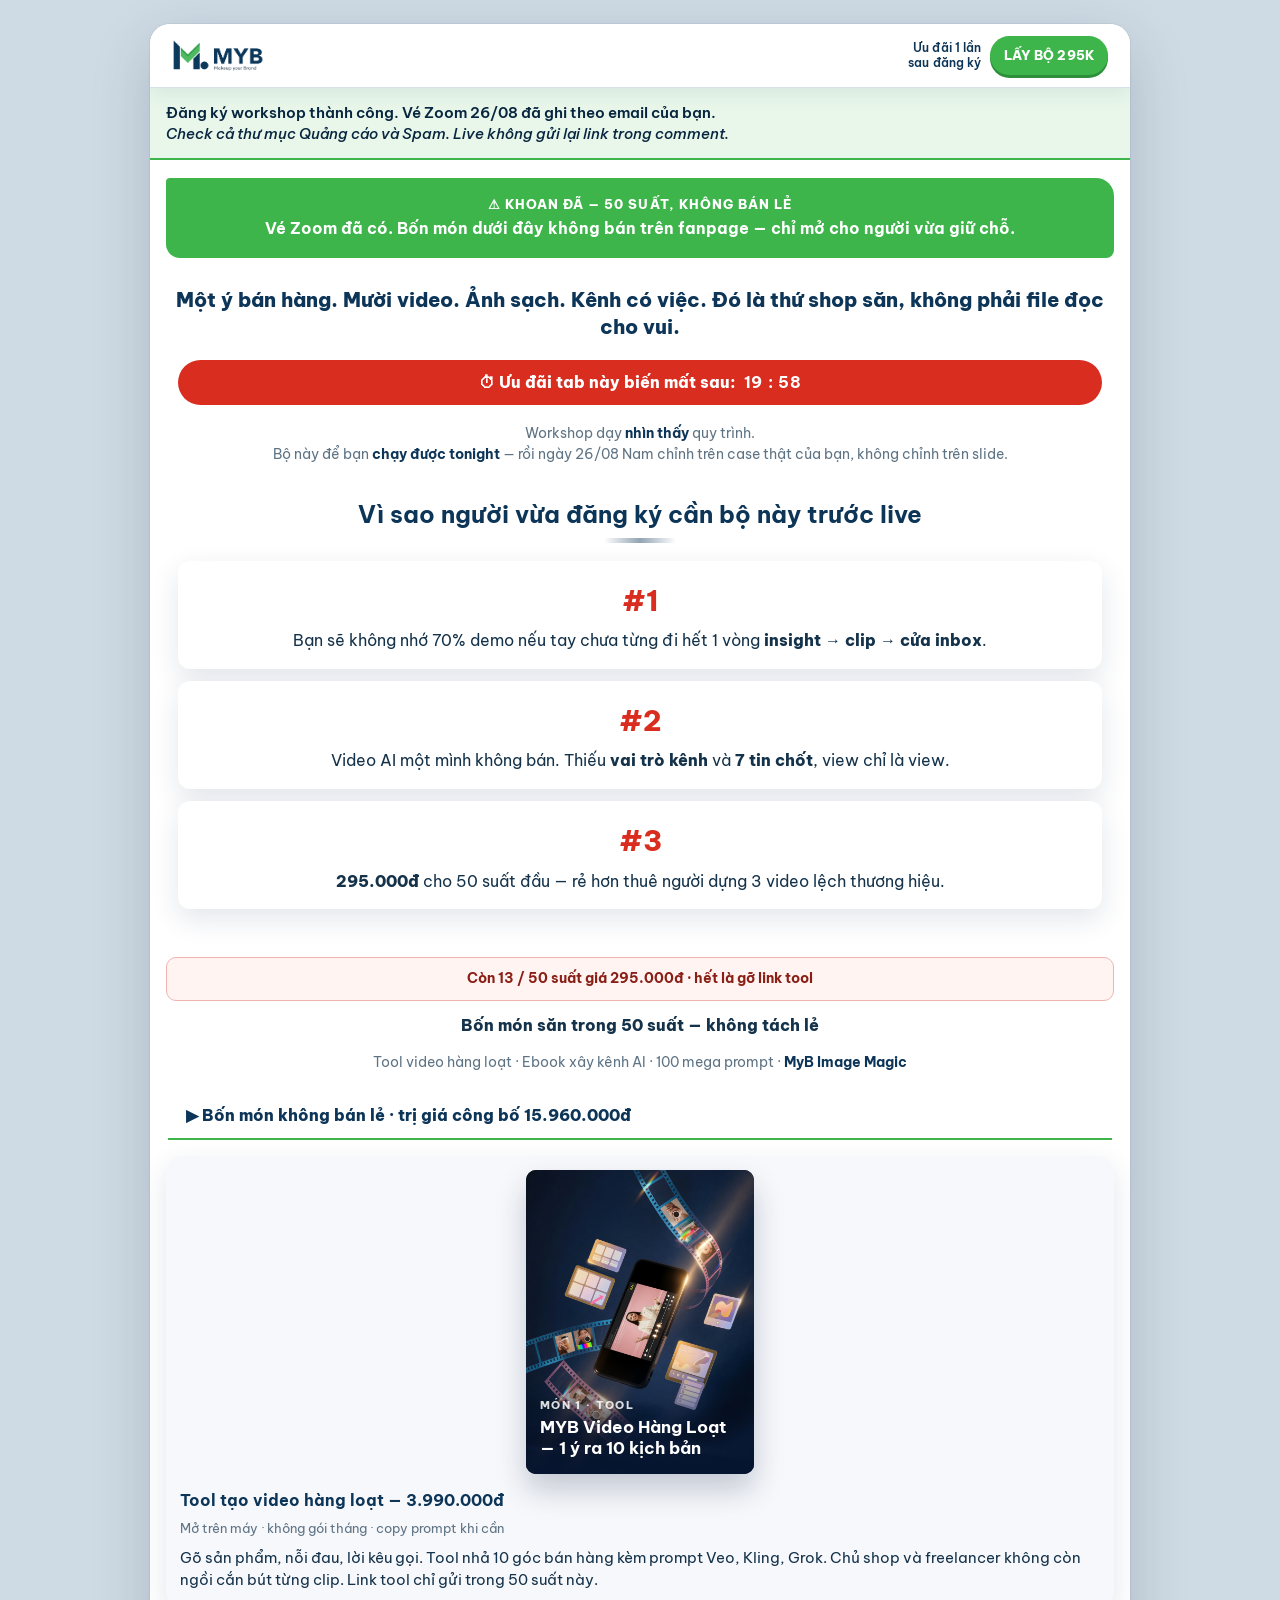
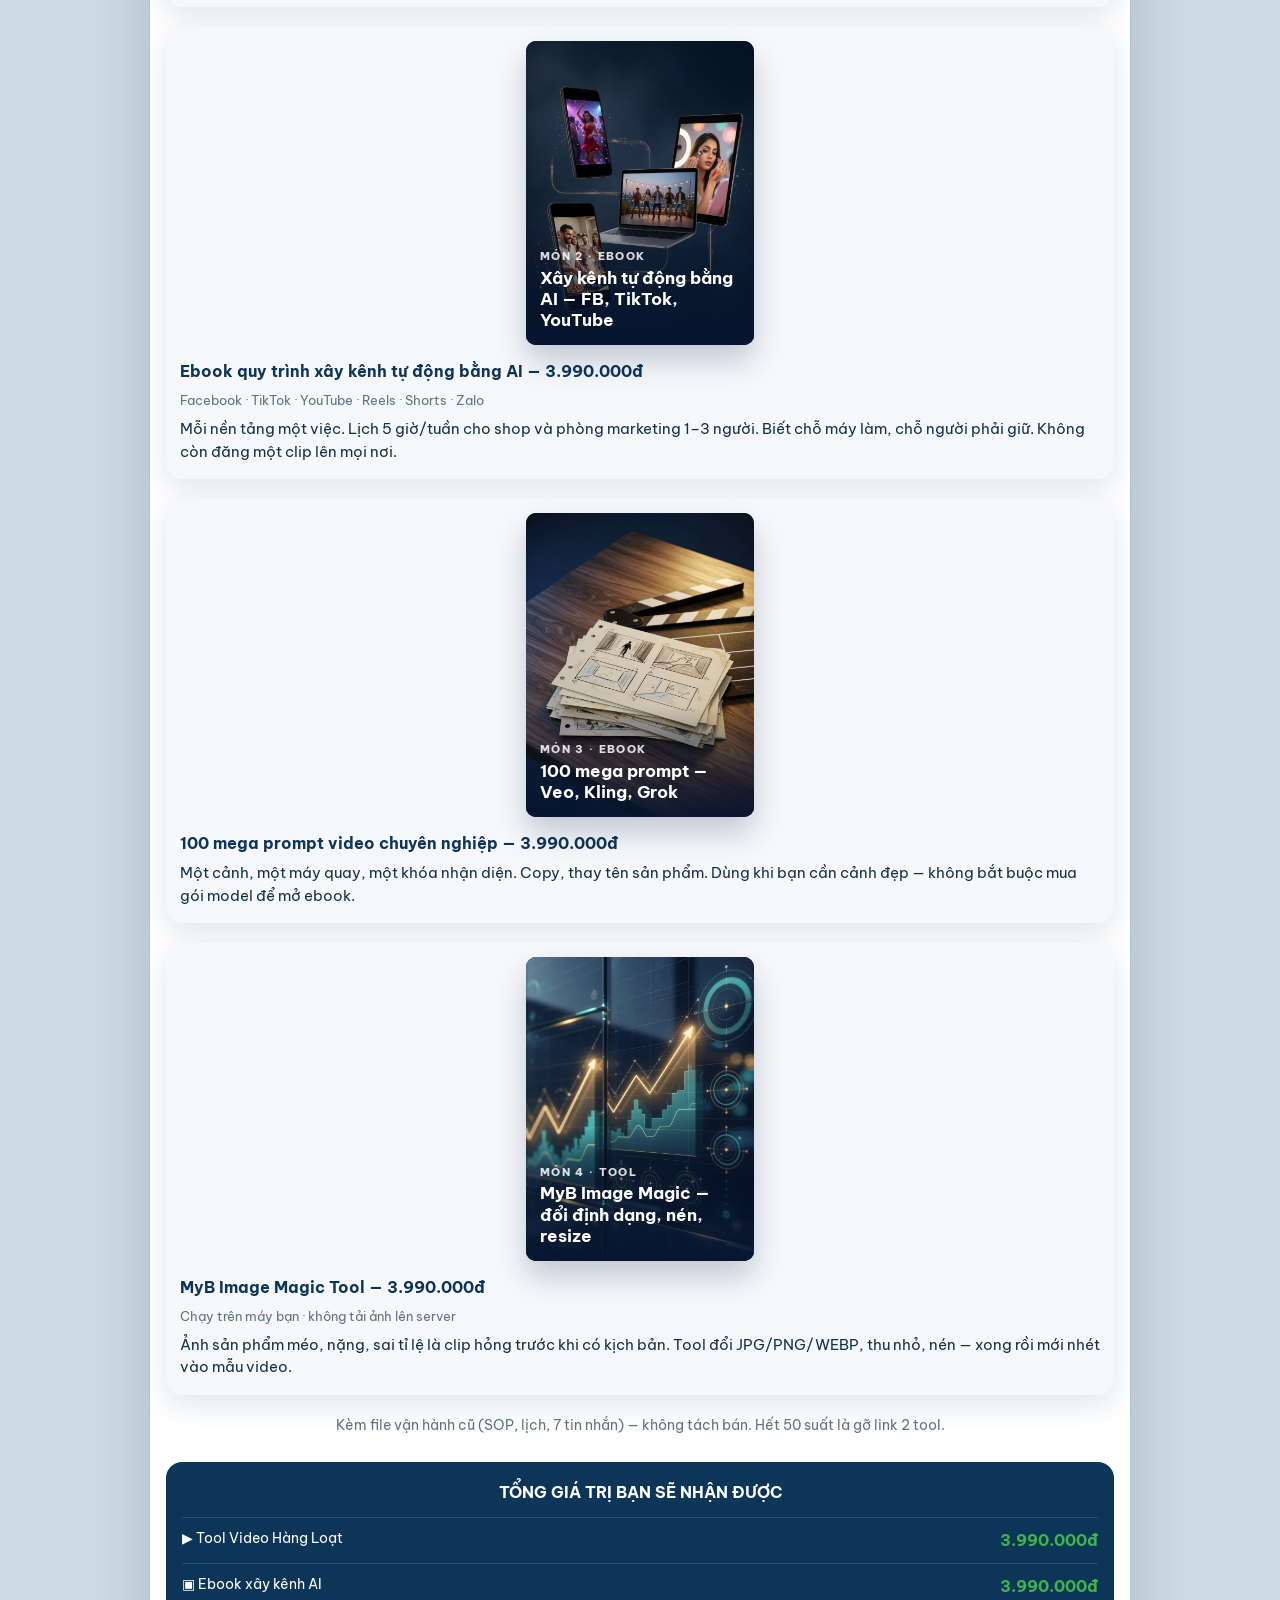
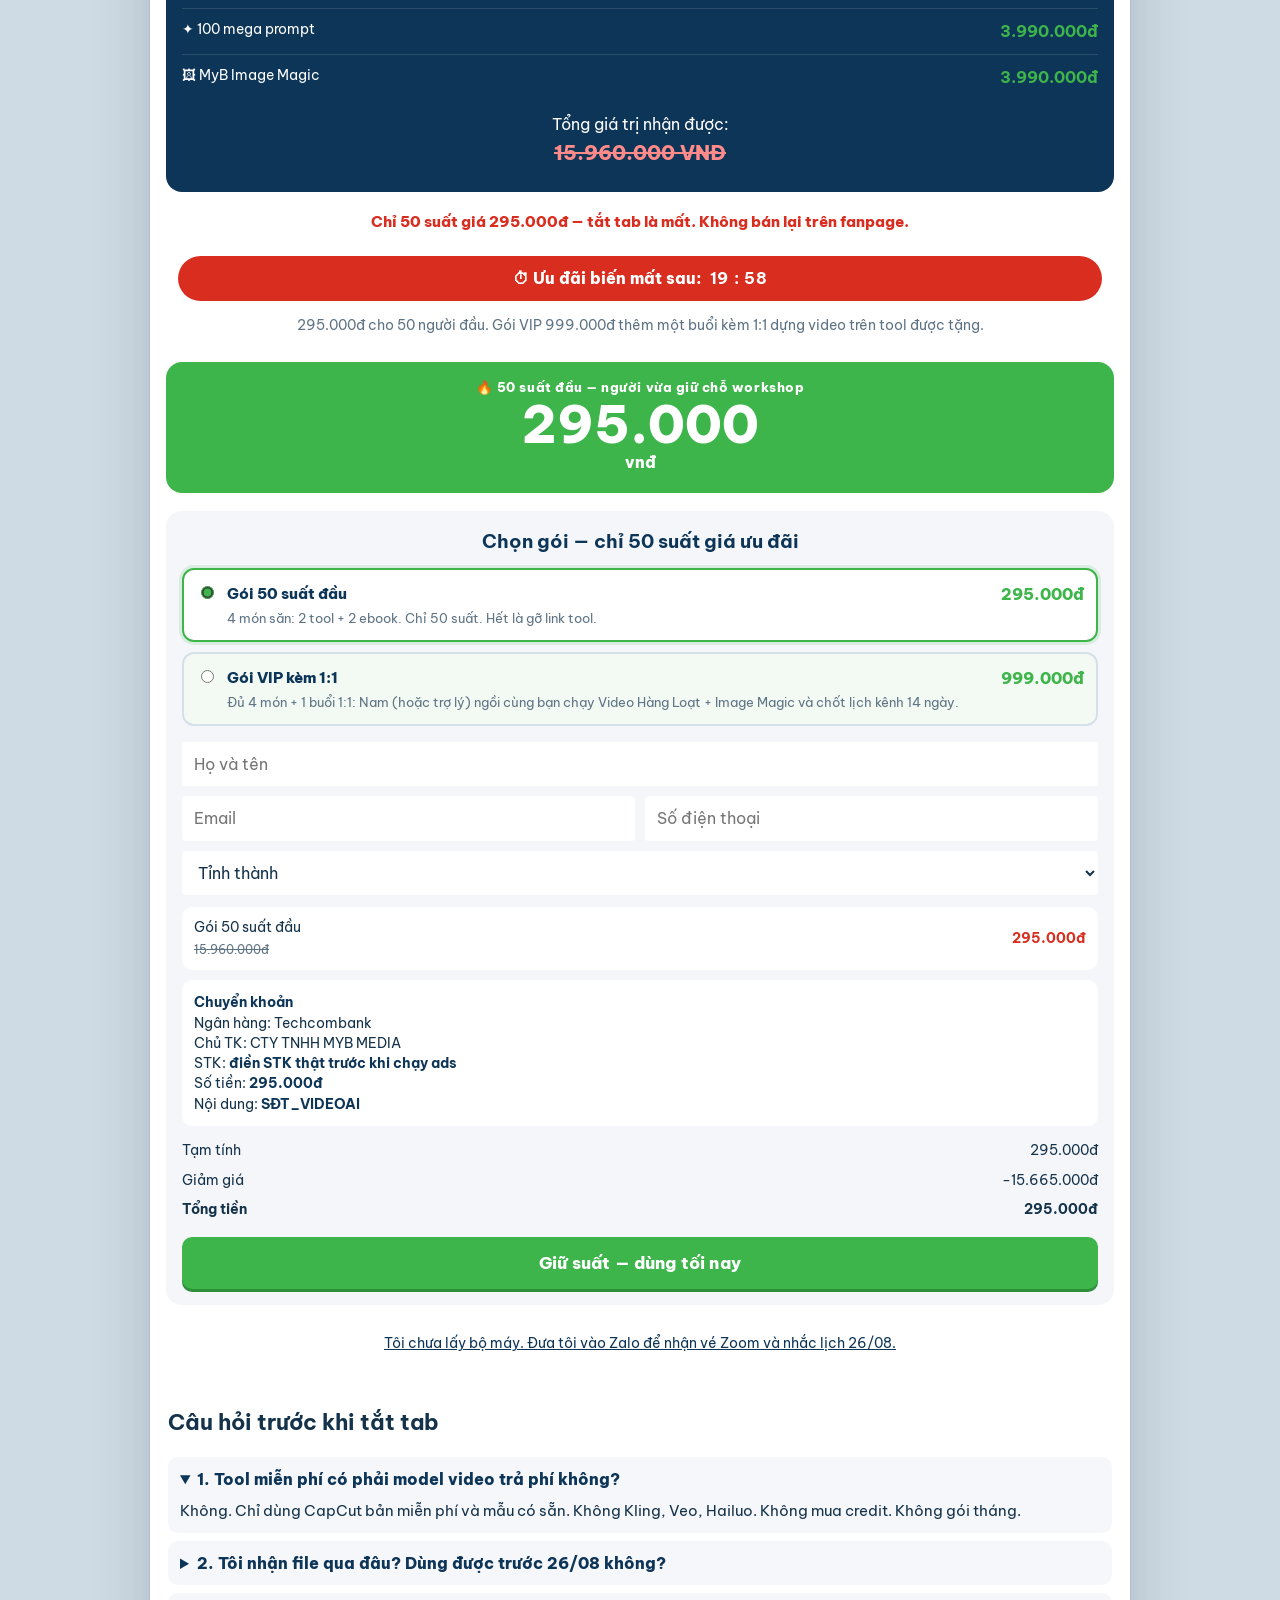
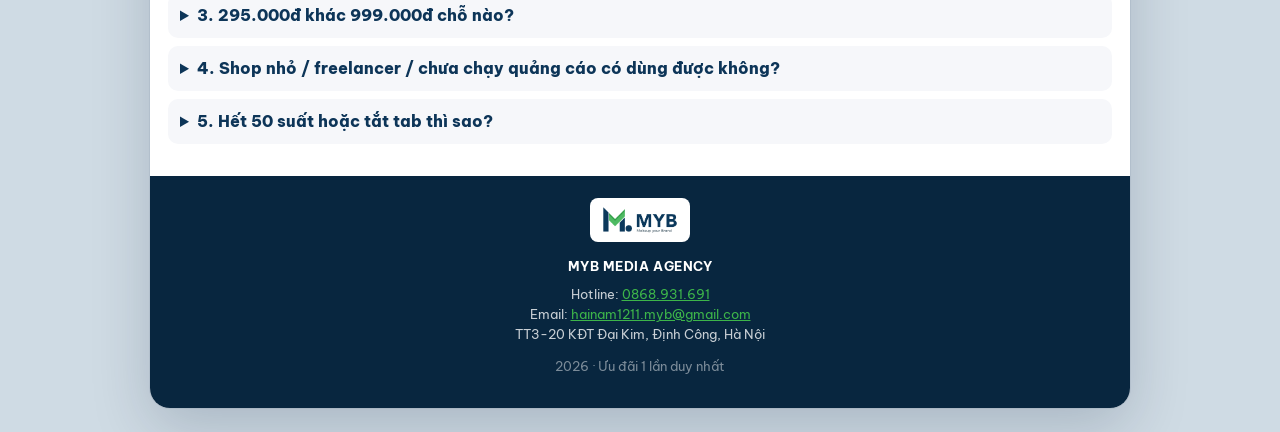
==== uu-dai.html @ 50f76236 "feat: landing workshop Video AI MYB và trang ưu đãi 4 món quà Phễu đăng ký Zoom 26/08, OTO 295k/VIP " ====
<!DOCTYPE html>
<html lang="vi">
<head>
  <meta charset="UTF-8" />
  <meta name="viewport" content="width=device-width, initial-scale=1, viewport-fit=cover" />
  <title>Ưu đãi 1 lần — Bộ máy 4 lớp Video AI</title>
  <meta name="robots" content="noindex" />
  <link rel="preconnect" href="https://fonts.googleapis.com" />
  <link rel="preconnect" href="https://fonts.gstatic.com" crossorigin />
  <link href="https://fonts.googleapis.com/css2?family=Be+Vietnam+Pro:ital,wght@0,400;0,600;0,700;0,800;1,400;1,600&display=swap" rel="stylesheet" />
  <link rel="icon" href="assets/favicon-32.png" type="image/png" sizes="32x32" />
  <link rel="icon" href="assets/favicon-192.png" type="image/png" sizes="192x192" />
  <link rel="apple-touch-icon" href="assets/apple-touch-icon.png" />
  <link rel="stylesheet" href="css/styles.css" />
</head>
<body>
  <div class="page">
    <header class="sticky">
      <a class="logo" href="index.html">
        <img src="assets/logo-myb.png" alt="MYB Media — Makeup your Brand" width="186" height="68" />
      </a>
      <div class="topbar-meta">
        <div class="sticky-time">Ưu đãi 1 lần<br />sau đăng ký</div>
        <a class="btn btn-cta" href="#chot">LẤY BỘ 295K</a>
      </div>
    </header>
    <div class="ok-banner">
      Đăng ký workshop thành công. Vé Zoom 26/08 đã ghi theo email của bạn.<br />
      <em>Check cả thư mục Quảng cáo và Spam. Live không gửi lại link trong comment.</em>
    </div>

    <div class="brush">
      <small>⚠ KHOAN ĐÃ — 50 SUẤT, KHÔNG BÁN LẺ</small>
      <strong>Vé Zoom đã có. Bốn món dưới đây không bán trên fanpage — chỉ mở cho người vừa giữ chỗ.</strong>
    </div>

    <p class="oto-lead">Một ý bán hàng. Mười video. Ảnh sạch. Kênh có việc. Đó là thứ shop săn, không phải file đọc cho vui.</p>

    <div class="timer-pill">
      ⏱ Ưu đãi tab này biến mất sau:
      <b data-oto-count>20 : 00</b>
    </div>

    <p class="chip-line" style="padding-top:4px">
      Workshop dạy <b>nhìn thấy</b> quy trình.<br />
      Bộ này để bạn <b>chạy được tonight</b> — rồi ngày 26/08 Nam chỉnh trên case thật của bạn, không chỉnh trên slide.
    </p>

    <section class="section" style="padding-top:8px">
      <h2>Vì sao người vừa đăng ký cần bộ này trước live</h2>
      <div class="underline"></div>
      <article class="benefit">
        <div class="num">#1</div>
        <p>Bạn sẽ không nhớ 70% demo nếu tay chưa từng đi hết 1 vòng <b>insight → clip → cửa inbox</b>.</p>
      </article>
      <article class="benefit">
        <div class="num">#2</div>
        <p>Video AI một mình không bán. Thiếu <b>vai trò kênh</b> và <b>7 tin chốt</b>, view chỉ là view.</p>
      </article>
      <article class="benefit">
        <div class="num">#3</div>
        <p><b>295.000đ</b> cho 50 suất đầu — rẻ hơn thuê người dựng 3 video lệch thương hiệu.</p>
      </article>
    </section>

    <p class="stock">Còn <b data-left>13</b> / 50 suất giá 295.000đ · hết là gỡ link tool</p>

    <p class="help-you">Bốn món săn trong 50 suất — không tách lẻ</p>
    <p class="chip-line">
      Tool video hàng loạt ·
      Ebook xây kênh AI ·
      100 mega prompt ·
      <b>MyB Image Magic</b>
    </p>

    <div class="block-title">▶ Bốn món không bán lẻ · trị giá công bố 15.960.000đ</div>

    <article class="product">
      <figure class="mock">
        <img src="assets/gift-tool.jpg" alt="Tool tạo video hàng loạt" />
        <figcaption><span>Món 1 · Tool</span><b>MYB Video Hàng Loạt — 1 ý ra 10 kịch bản</b></figcaption>
      </figure>
      <h3>Tool tạo video hàng loạt — 3.990.000đ</h3>
      <p class="meta-p">Mở trên máy · không gói tháng · copy prompt khi cần</p>
      <p>Gõ sản phẩm, nỗi đau, lời kêu gọi. Tool nhả 10 góc bán hàng kèm prompt Veo, Kling, Grok. Chủ shop và freelancer không còn ngồi cắn bút từng clip. Link tool chỉ gửi trong 50 suất này.</p>
    </article>

    <article class="product">
      <figure class="mock">
        <img src="assets/gift-channel.jpg" alt="Ebook xây kênh tự động bằng AI" />
        <figcaption><span>Món 2 · Ebook</span><b>Xây kênh tự động bằng AI — FB, TikTok, YouTube</b></figcaption>
      </figure>
      <h3>Ebook quy trình xây kênh tự động bằng AI — 3.990.000đ</h3>
      <p class="meta-p">Facebook · TikTok · YouTube · Reels · Shorts · Zalo</p>
      <p>Mỗi nền tảng một việc. Lịch 5 giờ/tuần cho shop và phòng marketing 1–3 người. Biết chỗ máy làm, chỗ người phải giữ. Không còn đăng một clip lên mọi nơi.</p>
    </article>

    <article class="product">
      <figure class="mock">
        <img src="assets/gift-prompt.jpg" alt="100 mega prompt Veo Kling Grok" />
        <figcaption><span>Món 3 · Ebook</span><b>100 mega prompt — Veo, Kling, Grok</b></figcaption>
      </figure>
      <h3>100 mega prompt video chuyên nghiệp — 3.990.000đ</h3>
      <p>Một cảnh, một máy quay, một khóa nhận diện. Copy, thay tên sản phẩm. Dùng khi bạn cần cảnh đẹp — không bắt buộc mua gói model để mở ebook.</p>
    </article>

    <article class="product">
      <figure class="mock">
        <img src="assets/gift-ads.jpg" alt="MyB Image Magic Tool" />
        <figcaption><span>Món 4 · Tool</span><b>MyB Image Magic — đổi định dạng, nén, resize</b></figcaption>
      </figure>
      <h3>MyB Image Magic Tool — 3.990.000đ</h3>
      <p class="meta-p">Chạy trên máy bạn · không tải ảnh lên server</p>
      <p>Ảnh sản phẩm méo, nặng, sai tỉ lệ là clip hỏng trước khi có kịch bản. Tool đổi JPG/PNG/WEBP, thu nhỏ, nén — xong rồi mới nhét vào mẫu video.</p>
    </article>

    <p class="chip-line">Kèm file vận hành cũ (SOP, lịch, 7 tin nhắn) — không tách bán. Hết 50 suất là gỡ link 2 tool.</p>

    <div class="stack">
      <h3>TỔNG GIÁ TRỊ BẠN SẼ NHẬN ĐƯỢC</h3>
      <div class="stack-row"><span>▶ Tool Video Hàng Loạt</span><b>3.990.000đ</b></div>
      <div class="stack-row"><span>▣ Ebook xây kênh AI</span><b>3.990.000đ</b></div>
      <div class="stack-row"><span>✦ 100 mega prompt</span><b>3.990.000đ</b></div>
      <div class="stack-row"><span>🖼 MyB Image Magic</span><b>3.990.000đ</b></div>
      <div class="stack-total">
        Tổng giá trị nhận được:<br />
        <span class="old">15.960.000 VNĐ</span>
      </div>
    </div>

    <p class="warn-once">Chỉ 50 suất giá 295.000đ — tắt tab là mất. Không bán lại trên fanpage.</p>

    <div class="timer-pill">
      ⏱ Ưu đãi biến mất sau:
      <b data-oto-count>20 : 00</b>
    </div>

    <p class="chip-line">295.000đ cho 50 người đầu. Gói VIP 999.000đ thêm một buổi kèm 1:1 dựng video trên tool được tặng.</p>

    <div class="deal">
      <small>🔥 50 suất đầu — người vừa giữ chỗ workshop</small>
      <div class="num">295.000</div>
      <span class="unit">vnđ</span>
    </div>

    <div class="success-box" data-success hidden>
      <h3>Đã ghi nhận đơn</h3>
      <p>Chuyển khoản đúng số gói bạn chọn, nội dung: <b>SĐT_VIDEOAI</b>. Tải tài liệu ngay bên dưới — bắt đầu file <b>00</b> rồi <b>01</b> tối nay.</p>
      <ol class="downloads">
        <li><a href="tools/video-hang-loat.html">Mở tool MYB Video Hàng Loạt</a></li>
        <li><a href="tools/image-magic.html">Mở MyB Image Magic Tool</a></li>
        <li><a href="qua-tang/ebook-xay-kenh-tu-dong-ai.md" download>Ebook: Xây kênh tự động bằng AI</a></li>
        <li><a href="qua-tang/ebook-100-mega-prompt.md" download>Ebook: 100 mega prompt Veo / Kling / Grok</a></li>
        <li><a href="qua-tang/README.md" download>README — thứ tự dùng</a></li>
        <li><a href="qua-tang/00-3-sai-lam-video-ai.md" download>00. 3 sai lầm thường gặp</a></li>
        <li><a href="qua-tang/01-tool-video-ai-mien-phi.md" download>01. Mẫu CapCut miễn phí</a></li>
        <li><a href="qua-tang/01-he-prompt-video-ai.md" download>01b. Hệ prompt giữ thương hiệu</a></li>
        <li><a href="qua-tang/02-sop-10-phut.md" download>02. SOP 10 phút</a></li>
        <li><a href="qua-tang/03-template-kich-ban.md" download>03. 12 khuôn + cửa bán</a></li>
        <li><a href="qua-tang/04-he-kenh-truyen-thong.md" download>04. Hệ kênh truyền thông</a></li>
        <li><a href="qua-tang/05-marketing-content-ads.md" download>05. Content → Ads</a></li>
        <li><a href="qua-tang/06-ban-hang-tu-dong-ai.md" download>06. Bán hàng tự động bằng AI</a></li>
        <li><a href="qua-tang/07-file-quan-tri.csv" download>07. File quản trị 14 ngày</a></li>
        <li><a href="qua-tang/08-lo-trinh-14-ngay.md" download>08. Lộ trình 14 ngày</a></li>
        <li><a href="qua-tang/bonus-a-10-hook.md" download>Bonus A. 10 hook / 1 offer</a></li>
        <li><a href="qua-tang/bonus-b-cover-hook.md" download>Bonus B. Cover 7 ngày</a></li>
        <li><a href="qua-tang/bonus-c-script-zalo.md" download>Bonus C. 7 tin Zalo</a></li>
      </ol>
      <p>Zalo xác nhận: <a href="https://zalo.me/0868931691">0868.931.691</a></p>
    </div>

    <form class="checkout" data-checkout id="chot">
      <h3>Chọn gói — chỉ 50 suất giá ưu đãi</h3>
      <div class="err" role="alert"></div>
      <div class="packs">
        <label class="pack is-on">
          <input type="radio" name="pack" value="295" checked />
          <span class="pack-name">Gói 50 suất đầu</span>
          <span class="pack-price">295.000đ</span>
          <span class="pack-desc">4 món săn: 2 tool + 2 ebook. Chỉ 50 suất. Hết là gỡ link tool.</span>
        </label>
        <label class="pack pack-vip">
          <input type="radio" name="pack" value="999" />
          <span class="pack-name">Gói VIP kèm 1:1</span>
          <span class="pack-price">999.000đ</span>
          <span class="pack-desc">Đủ 4 món + 1 buổi 1:1: Nam (hoặc trợ lý) ngồi cùng bạn chạy Video Hàng Loạt + Image Magic và chốt lịch kênh 14 ngày.</span>
        </label>
      </div>
      <div class="form-grid">
        <input class="field full" type="text" name="name" placeholder="Họ và tên" required autocomplete="name" />
        <input class="field" type="email" name="email" placeholder="Email" required autocomplete="email" />
        <input class="field" type="tel" name="phone" placeholder="Số điện thoại" required inputmode="tel" />
        <select class="field full" name="city" required>
          <option value="" selected disabled>Tỉnh thành</option>
          <option>Hà Nội</option>
          <option>Hồ Chí Minh</option>
          <option>Đà Nẵng</option>
          <option>Hải Phòng</option>
          <option>Cần Thơ</option>
          <option>Huế</option>
          <option>Khác</option>
        </select>
      </div>
      <div class="sku">
        <div>
          <span data-sku-name>Gói 50 suất đầu</span><br />
          <span class="cut">15.960.000đ</span>
        </div>
        <b data-sku-price>295.000đ</b>
      </div>
      <div class="paybox">
        <b>Chuyển khoản</b><br />
        Ngân hàng: Techcombank<br />
        Chủ TK: CTY TNHH MYB MEDIA<br />
        STK: <b>điền STK thật trước khi chạy ads</b><br />
        Số tiền: <b data-pay-amount>295.000đ</b><br />
        Nội dung: <b>SĐT_VIDEOAI</b>
      </div>
      <div class="totals">
        <div><span>Tạm tính</span><span data-pay-amount>295.000đ</span></div>
        <div><span>Giảm giá</span><span data-pay-off>−15.665.000đ</span></div>
        <div><b>Tổng tiền</b><b data-pay-amount>295.000đ</b></div>
      </div>
      <button class="btn btn-cta btn-wide" type="submit">Giữ suất — dùng tối nay</button>
    </form>

    <a class="exit-zalo" href="https://zalo.me/0868931691" target="_blank" rel="noreferrer">
      Tôi chưa lấy bộ máy. Đưa tôi vào Zalo để nhận vé Zoom và nhắc lịch 26/08.
    </a>

    <section class="faq">
      <h2>Câu hỏi trước khi tắt tab</h2>
      <details open>
        <summary>1. Tool miễn phí có phải model video trả phí không?</summary>
        <p>Không. Chỉ dùng CapCut bản miễn phí và mẫu có sẵn. Không Kling, Veo, Hailuo. Không mua credit. Không gói tháng.</p>
      </details>
      <details>
        <summary>2. Tôi nhận file qua đâu? Dùng được trước 26/08 không?</summary>
        <p>Bấm gửi đơn là tải ngay trên trang. MYB xác nhận chuyển khoản qua Zalo hoặc email. Làm trước buổi live — ngày 26/08 là chỉnh bài thật, không học từ đầu.</p>
      </details>
      <details>
        <summary>3. 295.000đ khác 999.000đ chỗ nào?</summary>
        <p>295.000đ: đủ tài liệu + 8 mẫu, dành 50 người đầu. 999.000đ: thêm một buổi hỗ trợ 1:1 dựng video trên tool được tặng và quy trình xây kênh tự động bằng AI.</p>
      </details>
      <details>
        <summary>4. Shop nhỏ / freelancer / chưa chạy quảng cáo có dùng được không?</summary>
        <p>Có. Bộ này viết cho chủ shop, quản lý SME, marketer và freelancer. Chưa chạy quảng cáo thì dùng lớp kênh và kịch bản nhắn tin trước.</p>
      </details>
      <details>
        <summary>5. Hết 50 suất hoặc tắt tab thì sao?</summary>
        <p>Hết suất 295.000đ hoặc tắt trang là mất giá này. Bạn vẫn vào workshop miễn phí — chỉ không giữ được bộ quà giá ưu đãi.</p>
      </details>
    </section>

    <footer class="footer">
      <a class="logo" href="https://mybmedia.vn" target="_blank" rel="noreferrer">
        <img src="assets/logo-myb.png" alt="MYB Media" width="168" height="62" />
      </a>
      <strong>MYB MEDIA AGENCY</strong>
      Hotline: <a href="tel:0868931691">0868.931.691</a><br />
      Email: <a href="mailto:hainam1211.myb@gmail.com">hainam1211.myb@gmail.com</a><br />
      TT3-20 KĐT Đại Kim, Định Công, Hà Nội
      <p style="margin:12px 0 0;opacity:.6">2026 · Ưu đãi 1 lần duy nhất</p>
    </footer>
  </div>
  <script src="js/app.js"></script>
</body>
</html>
---- css/styles.css ----
:root {
  --navy: #0d3558;
  --navy-2: #14456e;
  --navy-deep: #08263f;
  --green: #3db54a;
  --green-2: #34a043;
  --accent: #3db54a;
  --gold: #3db54a;
  --gold-2: #6ee07a;
  --cta: #3db54a;
  --cta-press: #2e8f3b;
  --red: #d92d20;
  --ink: #14324a;
  --muted: #5e7384;
  --paper: #f3f6f8;
  --white: #fff;
  --line: #d5e0e8;
  --orange: #3db54a;
  --ok: #2f9a3c;
  --shadow: 0 10px 28px rgba(13, 53, 88, 0.12);
  --radius: 16px;
  --sticky-h: 64px;
}

*,
*::before,
*::after { box-sizing: border-box; }

html { scroll-behavior: smooth; }

body {
  margin: 0;
  font-family: "Be Vietnam Pro", "Helvetica Neue", Arial, sans-serif;
  color: var(--ink);
  background: #dce6ed;
  line-height: 1.55;
  -webkit-font-smoothing: antialiased;
}

img { max-width: 100%; display: block; }
button, input, select { font: inherit; }
a { color: inherit; }

.page {
  width: min(430px, 100%);
  margin: 0 auto;
  background: var(--white);
  min-height: 100dvh;
  position: relative;
  box-shadow: 0 0 0 1px rgba(10, 33, 72, 0.06), 0 20px 60px rgba(6, 21, 48, 0.18);
  overflow: clip;
}

/* Sticky / brand bar */
.sticky {
  position: sticky;
  top: 0;
  z-index: 50;
  min-height: var(--sticky-h);
  background: var(--white);
  color: var(--navy);
  display: flex;
  align-items: center;
  justify-content: space-between;
  gap: 10px;
  padding: 8px 12px;
  border-bottom: 1px solid var(--line);
  box-shadow: 0 6px 18px rgba(13, 53, 88, 0.08);
}

.logo {
  display: flex;
  align-items: center;
  flex: 0 0 auto;
  line-height: 0;
}

.logo img {
  height: 28px;
  width: auto;
  max-width: 148px;
  object-fit: contain;
  object-position: left center;
}

.topbar-meta {
  display: flex;
  align-items: center;
  gap: 8px;
  min-width: 0;
}

.sticky-time {
  font-size: 11px;
  font-weight: 600;
  letter-spacing: 0.01em;
  line-height: 1.25;
  color: var(--muted);
  text-align: right;
}

.sticky .btn {
  flex: 0 0 auto;
  padding: 8px 12px;
  font-size: 11px;
  border-radius: 999px;
  white-space: nowrap;
}

/* Buttons */
.btn {
  display: inline-flex;
  align-items: center;
  justify-content: center;
  gap: 6px;
  border: 0;
  cursor: pointer;
  text-decoration: none;
  font-weight: 800;
  letter-spacing: 0.01em;
  border-radius: 10px;
  transition: transform 0.15s ease, background 0.15s ease, box-shadow 0.15s ease;
}

.btn:active { transform: scale(0.98); }

.btn-cta {
  background: var(--cta);
  color: #fff;
  box-shadow: 0 3px 0 var(--cta-press);
}

.btn-cta:hover { background: #48c455; }

.btn-wide {
  width: 100%;
  min-height: 52px;
  font-size: 17px;
  padding: 12px 16px;
}

.btn-ghost {
  background: transparent;
  color: var(--navy);
  text-decoration: underline;
  font-weight: 600;
  font-size: 14px;
}

/* Hero */
.hero {
  background:
    radial-gradient(120% 80% at 80% 120%, rgba(61, 181, 74, 0.18), transparent 55%),
    linear-gradient(180deg, var(--navy-deep) 0%, var(--navy) 58%, var(--navy-2) 100%);
  color: var(--white);
  text-align: center;
  padding: 22px 18px 28px;
  position: relative;
  overflow: hidden;
}

.hero::after {
  content: "";
  position: absolute;
  inset: 0;
  background-image: radial-gradient(rgba(255, 255, 255, 0.05) 1px, transparent 1px);
  background-size: 18px 18px;
  pointer-events: none;
}

.hero > * { position: relative; z-index: 1; }

.brand {
  display: flex;
  flex-direction: column;
  align-items: center;
  gap: 2px;
  margin-bottom: 14px;
}

.eyebrow {
  margin: 0;
  font-size: 11px;
  font-weight: 700;
  letter-spacing: 0.14em;
  text-transform: uppercase;
  color: var(--gold-2);
}

.hero h1 {
  margin: 0 0 12px;
  font-size: 26px;
  line-height: 1.25;
  font-weight: 800;
  color: var(--white);
  text-wrap: balance;
}

.hero-sub {
  display: inline-block;
  background: var(--green);
  color: #fff;
  font-weight: 700;
  font-size: 14px;
  line-height: 1.35;
  padding: 10px 18px;
  border-radius: 999px;
  margin: 0 0 14px;
  max-width: 22rem;
}

.hero-date {
  margin: 0 0 8px;
  font-weight: 600;
  font-size: 15px;
}

.hero-photo {
  width: min(340px, 92%);
  margin: 14px auto 0;
  border-radius: 16px;
  overflow: hidden;
  box-shadow: 0 18px 36px rgba(0, 0, 0, 0.35);
  background: #081526;
}

.hero-photo img {
  width: 100%;
  height: auto;
  aspect-ratio: 3 / 2;
  object-fit: cover;
  object-position: 50% 18%;
  display: block;
}

.hero-name {
  margin: 6px 0 0;
  font-size: 15px;
}

.hero-name strong { display: block; font-size: 16px; }

.hero-name span {
  display: block;
  font-size: 13px;
  font-style: italic;
  color: rgba(255, 255, 255, 0.78);
}

.price-block { margin-top: 16px; }

.price-block .label {
  font-size: 20px;
  font-weight: 800;
}

.price-old {
  color: var(--red);
  text-decoration: line-through;
  text-decoration-thickness: 2px;
}

.price-note {
  margin: 6px 0 0;
  font-size: 16px;
  font-weight: 700;
}

.blink {
  color: var(--gold-2);
  font-weight: 800;
  text-transform: uppercase;
  animation: blink 1.1s step-end infinite;
}

@media (prefers-reduced-motion: reduce) {
  .blink { animation: none; text-decoration: underline; }
}

@keyframes blink {
  0%, 100% { opacity: 1; }
  50% { opacity: 0.12; }
}

/* Meta 3 cols */
.meta {
  display: grid;
  grid-template-columns: 1fr 1fr 1fr;
  gap: 1px;
  background: #d5dbe6;
}

.meta article {
  background: var(--white);
  padding: 12px 8px;
  text-align: center;
}

.meta h3 {
  margin: 0 0 4px;
  font-size: 11px;
  letter-spacing: 0.08em;
  color: var(--muted);
}

.meta p {
  margin: 0;
  font-size: 13px;
  font-weight: 700;
  line-height: 1.35;
  color: var(--navy);
}

/* Sections */
.section { padding: 28px 18px; }

.section h2 {
  margin: 0 0 8px;
  text-align: center;
  color: var(--navy);
  font-size: 24px;
  line-height: 1.3;
}

.section .underline {
  width: 72px;
  height: 5px;
  margin: 0 auto 18px;
  background: linear-gradient(90deg, transparent, var(--navy), transparent);
  border-radius: 99px;
  opacity: 0.45;
}

/* Benefits */
.benefits { background: #f3f5f8; }

.benefit {
  background: var(--white);
  border-radius: 12px;
  box-shadow: var(--shadow);
  padding: 18px 16px 16px;
  margin: 0 0 12px;
  text-align: center;
}

.benefit .num {
  color: var(--red);
  font-size: 28px;
  font-weight: 800;
  margin: 0 0 6px;
}

.benefit p {
  margin: 0;
  font-size: 16px;
  color: var(--ink);
}

.benefit b { font-weight: 800; }

.more-tag {
  display: block;
  text-align: center;
  font-weight: 800;
  color: var(--navy);
  margin-top: 8px;
}

/* Who */
.who-grid {
  display: grid;
  gap: 14px;
}

.who-card {
  background: var(--white);
  border-radius: 14px;
  overflow: hidden;
  box-shadow: var(--shadow);
  display: flex;
  flex-direction: column;
  min-height: 100%;
}

.who-visual {
  position: relative;
  margin: 0;
  height: 188px;
  flex: 0 0 188px;
  background: var(--navy);
}

.who-visual img {
  width: 100%;
  height: 100%;
  object-fit: cover;
}

.who-visual.sme img { object-position: center 46%; }
.who-visual.mkt img { object-position: center 28%; }
.who-visual.creator img { object-position: center 36%; }

.who-visual figcaption {
  position: absolute;
  left: 0;
  right: 0;
  bottom: 0;
  margin: 0;
  padding: 10px 10px 9px;
  background: rgba(6, 21, 48, 0.82);
  color: var(--white);
  font-weight: 800;
  font-size: 14px;
  text-align: center;
  line-height: 1.2;
  letter-spacing: 0.01em;
}

.who-card h3 {
  margin: 0;
  padding: 12px 14px 4px;
  text-align: center;
  font-size: 16px;
  line-height: 1.3;
  color: var(--navy);
  min-height: 2.7em;
  display: flex;
  align-items: center;
  justify-content: center;
}

.who-card p {
  margin: 0;
  padding: 0 14px 16px;
  text-align: center;
  color: var(--muted);
  font-size: 13.5px;
  line-height: 1.5;
  flex: 1;
}

.banner-mid {
  position: relative;
  margin: 4px 0 0;
  min-height: 168px;
  overflow: hidden;
  background: var(--navy-deep);
}

.banner-mid img {
  position: absolute;
  inset: 0;
  width: 100%;
  height: 100%;
  object-fit: cover;
  object-position: center 30%;
  filter: saturate(0.85);
}

.banner-mid-copy {
  position: relative;
  z-index: 1;
  display: flex;
  align-items: center;
  justify-content: center;
  min-height: 168px;
  padding: 28px 22px;
  background: linear-gradient(180deg, rgba(6, 21, 48, 0.78), rgba(6, 21, 48, 0.88));
}

.banner-mid-copy p {
  margin: 0;
  color: var(--white);
  text-align: center;
  font-weight: 800;
  font-size: 18px;
  line-height: 1.4;
  text-wrap: balance;
  max-width: 28rem;
}

/* Agenda */
.agenda-box {
  background: var(--navy);
  color: var(--white);
  border-radius: 14px;
  padding: 20px 18px 8px;
}

.agenda-box li {
  list-style: none;
  margin: 0 0 14px;
  padding-left: 22px;
  position: relative;
  font-size: 15px;
}

.agenda-box li::before {
  content: "☆";
  position: absolute;
  left: 0;
  color: var(--gold);
}

.agenda-box b { color: var(--gold-2); }

.agenda-date {
  text-align: center;
  font-style: italic;
  color: var(--navy-2);
  margin: 0 0 12px;
  font-weight: 600;
}

.arrow-down {
  display: block;
  text-align: center;
  font-size: 28px;
  color: var(--orange);
  margin: 8px 0 0;
}

/* Speaker */
.speaker-card {
  background: var(--navy);
  color: var(--white);
  border-radius: 16px;
  padding: 12px 12px 20px;
  overflow: hidden;
}

.speaker-photo {
  margin: 0 0 12px;
  border-radius: 12px;
  overflow: hidden;
  background: #081526;
}

.speaker-photo img {
  width: 100%;
  height: auto;
  aspect-ratio: 3 / 4;
  object-fit: cover;
  object-position: center 30%;
  display: block;
}

.speaker-body h3 {
  margin: 4px 4px 2px;
  color: var(--gold);
  font-size: 18px;
}

.speaker-card .role {
  margin: 0 4px 10px;
  color: var(--gold-2);
  font-weight: 600;
  font-size: 14px;
}

.speaker-card .note {
  font-style: italic;
  color: rgba(255, 255, 255, 0.82);
  font-size: 14px;
}

.speaker-card p { margin: 0 4px 10px; font-size: 14.5px; line-height: 1.55; }

.speaker-card ul {
  margin: 8px 4px 0;
  padding-left: 18px;
  font-size: 14px;
}

.quote {
  position: relative;
  margin: 0;
  overflow: hidden;
  min-height: 200px;
  background: var(--navy-deep);
  color: var(--gold);
}

.quote > img {
  position: absolute;
  inset: 0;
  width: 100%;
  height: 100%;
  object-fit: cover;
  object-position: center 30%;
}

.quote-copy {
  position: relative;
  z-index: 1;
  padding: 32px 22px;
  min-height: 200px;
  display: flex;
  flex-direction: column;
  justify-content: center;
  text-align: center;
  background: linear-gradient(180deg, rgba(6, 21, 48, 0.82), rgba(6, 21, 48, 0.9));
}

.quote p {
  margin: 0 0 10px;
  font-weight: 800;
  font-size: 17px;
  line-height: 1.45;
  text-wrap: balance;
  color: var(--white);
}

.quote cite {
  font-style: italic;
  font-size: 13px;
  color: rgba(255, 255, 255, 0.82);
}

/* Form wrap */
.form-wrap {
  background: var(--navy);
  color: var(--white);
  padding: 26px 16px 28px;
  text-align: center;
}

.form-wrap h2 {
  color: var(--white);
  font-size: clamp(18px, 5.4vw, 22px);
  margin: 0 0 8px;
  line-height: 1.3;
  text-wrap: balance;
  padding: 0 4px;
}

.form-wrap .when {
  font-style: italic;
  margin: 0 0 10px;
}

.form-wrap .price-old { font-size: 20px; font-weight: 800; }

.form-grid {
  display: grid;
  grid-template-columns: 1fr 1fr;
  gap: 8px;
  margin: 16px 0 12px;
  text-align: left;
}

.form-grid .full { grid-column: 1 / -1; }

.field {
  background: var(--white);
  border: 0;
  border-radius: 4px;
  min-height: 44px;
  padding: 10px 12px;
  width: 100%;
  color: var(--ink);
  font-size: 16px;
}

.field:focus {
  outline: 2px solid var(--gold);
  outline-offset: 1px;
}

.form-note {
  margin: 12px 0 0;
  font-size: 14px;
  font-weight: 600;
}

.gift-50 {
  background: rgba(61, 181, 74, 0.12);
  border: 1px dashed rgba(61, 181, 74, 0.5);
  border-radius: 10px;
  padding: 10px 12px;
  margin: 12px 0 0;
  font-size: 13.5px;
}

/* Footer */
.footer {
  background: var(--navy-deep);
  color: rgba(255, 255, 255, 0.78);
  text-align: center;
  padding: 22px 18px 32px;
  font-size: 13px;
}

.footer .logo {
  justify-content: center;
  margin: 0 auto 14px;
  background: var(--white);
  padding: 8px 12px;
  border-radius: 8px;
  width: fit-content;
}

.footer .logo img {
  height: 28px;
  max-width: 154px;
}

.footer strong {
  display: block;
  color: var(--white);
  margin-bottom: 8px;
  letter-spacing: 0.04em;
}

.footer a { color: var(--gold); }

/* Toast */
.toast-stack {
  position: fixed;
  left: max(12px, calc(50vw - 203px));
  bottom: 16px;
  z-index: 80;
  width: min(260px, calc(100vw - 24px));
  pointer-events: none;
}

.toast {
  display: flex;
  gap: 10px;
  align-items: center;
  background: var(--white);
  color: var(--ink);
  border-radius: 999px;
  padding: 8px 14px 8px 8px;
  box-shadow: 0 10px 30px rgba(0, 0, 0, 0.18);
  margin-top: 8px;
  animation: toastIn 0.35s ease, toastOut 0.35s ease 4.4s forwards;
}

.toast-ava {
  width: 36px;
  height: 36px;
  border-radius: 50%;
  background: var(--navy);
  color: var(--gold);
  display: grid;
  place-items: center;
  font-weight: 800;
  flex: 0 0 auto;
}

.toast b { display: block; font-size: 13px; }
.toast span { display: block; font-size: 11px; color: var(--muted); }

@keyframes toastIn {
  from { opacity: 0; transform: translateY(12px); }
  to { opacity: 1; transform: none; }
}
@keyframes toastOut {
  to { opacity: 0; transform: translateY(8px); }
}

/* ========== OTO ========== */
.ok-banner {
  background: #e8f7ea;
  color: var(--navy-deep);
  padding: 14px 16px;
  font-size: 14.5px;
  font-weight: 600;
  line-height: 1.45;
  border-bottom: 2px solid var(--green);
}

.ok-banner em { font-style: italic; font-weight: 500; }

.brush {
  margin: 18px 16px 8px;
  background: var(--green);
  color: var(--white);
  text-align: center;
  padding: 16px 18px 18px;
  border-radius: 4px 18px 8px 14px;
}

.brush small {
  display: block;
  font-size: 13px;
  letter-spacing: 0.08em;
  font-weight: 800;
}

.brush strong {
  display: block;
  font-size: 16px;
  line-height: 1.35;
  margin-top: 4px;
}

.oto-lead {
  text-align: center;
  padding: 8px 18px 0;
  color: var(--navy);
  font-weight: 800;
  font-size: 20px;
  line-height: 1.35;
}

.timer-pill {
  display: flex;
  align-items: center;
  justify-content: center;
  gap: 8px;
  margin: 14px 28px;
  background: var(--red);
  color: var(--white);
  border-radius: 999px;
  padding: 10px 16px;
  font-weight: 800;
}

.timer-pill b {
  font-variant-numeric: tabular-nums;
  letter-spacing: 0.04em;
}

.stock {
  margin: 0 16px 12px;
  background: #fff4f2;
  border: 1px solid #f0b4ae;
  color: #8a1f16;
  text-align: center;
  font-weight: 700;
  font-size: 14px;
  padding: 10px 12px;
  border-radius: 10px;
}

.help-you {
  text-align: center;
  font-weight: 800;
  margin: 8px 18px 4px;
}

.chip-line {
  text-align: center;
  font-size: 14px;
  color: var(--muted);
  padding: 0 18px 12px;
  line-height: 1.5;
}

.chip-line b { color: var(--navy); }

.block-title {
  display: flex;
  align-items: center;
  gap: 8px;
  padding: 4px 18px 10px;
  font-weight: 800;
  color: var(--navy);
  border-bottom: 2px solid var(--green);
  margin: 0 18px 16px;
}

.product {
  margin: 0 16px 20px;
  background: #f7f8fb;
  border-radius: 16px;
  padding: 14px 14px 16px;
  box-shadow: var(--shadow);
}

.mock {
  position: relative;
  width: min(228px, 72%);
  margin: 0 auto 14px;
  aspect-ratio: 3 / 4;
  border-radius: 10px;
  overflow: hidden;
  box-shadow: 0 16px 30px rgba(10, 33, 72, 0.22);
  background: #081526;
}

.mock img {
  width: 100%;
  height: 100%;
  object-fit: cover;
  display: block;
}

.mock figcaption {
  position: absolute;
  left: 0;
  right: 0;
  bottom: 0;
  padding: 36px 14px 14px;
  background: linear-gradient(180deg, transparent, rgba(6, 21, 48, 0.94));
  color: var(--white);
  font-weight: 800;
  line-height: 1.25;
  text-align: left;
  margin: 0;
}

.mock span {
  display: block;
  font-size: 11px;
  letter-spacing: 0.12em;
  text-transform: uppercase;
  opacity: 0.85;
  margin-bottom: 4px;
}

.mock b { font-size: 17px; display: block; }

.product h3 {
  margin: 0 0 6px;
  font-size: 16px;
  color: var(--navy);
}

.product .worth {
  color: var(--red);
  font-weight: 800;
  margin: 0 0 8px;
}

.product .meta-p {
  font-size: 13px;
  color: var(--muted);
  margin: 0 0 8px;
}

.product p { margin: 0; font-size: 14.5px; }

.stack {
  margin: 8px 16px 18px;
  background: var(--navy);
  color: var(--white);
  border-radius: 16px;
  padding: 18px 16px 8px;
}

.stack h3 {
  margin: 0 0 12px;
  text-align: center;
  color: var(--white);
  font-size: 16px;
}

.stack-row {
  display: flex;
  justify-content: space-between;
  gap: 10px;
  padding: 10px 0;
  border-top: 1px solid rgba(255, 255, 255, 0.12);
  font-size: 14px;
}

.stack-row b { color: var(--gold); font-size: 16px; }

.stack-total {
  text-align: center;
  padding: 12px 0 16px;
}

.stack-total .old {
  color: #ff8a8a;
  text-decoration: line-through;
  font-weight: 800;
  font-size: 20px;
}

.deal {
  margin: 0 16px 18px;
  background: var(--cta);
  color: #fff;
  border-radius: 16px;
  text-align: center;
  padding: 16px 12px 18px;
}

.deal small {
  display: block;
  font-weight: 800;
  letter-spacing: 0.04em;
}

.deal .num {
  font-size: 52px;
  font-weight: 800;
  line-height: 1;
}

.deal .unit { font-weight: 800; }

.checkout {
  margin: 0 16px 20px;
  background: #f4f6fa;
  border-radius: 16px;
  padding: 16px;
}

.checkout h3 {
  margin: 0 0 12px;
  text-align: center;
  color: var(--navy);
}

.packs {
  display: grid;
  gap: 10px;
  margin: 0 0 14px;
}

.pack {
  display: grid;
  grid-template-columns: auto 1fr auto;
  grid-template-areas:
    "radio name price"
    "radio desc desc";
  gap: 2px 10px;
  align-items: start;
  background: var(--white);
  border: 2px solid var(--line);
  border-radius: 12px;
  padding: 12px;
  cursor: pointer;
}

.pack input { grid-area: radio; margin-top: 4px; accent-color: var(--green); }
.pack-name { grid-area: name; font-weight: 800; color: var(--navy); font-size: 15px; }
.pack-price { grid-area: price; font-weight: 800; color: var(--green); }
.pack-desc { grid-area: desc; font-size: 13px; color: var(--muted); line-height: 1.45; }
.pack.is-on,
.pack:has(input:checked) {
  border-color: var(--green);
  box-shadow: 0 0 0 3px rgba(61, 181, 74, 0.15);
}

.pack-vip { background: #f3faf4; }

.sku {
  background: var(--white);
  border-radius: 10px;
  padding: 10px 12px;
  display: flex;
  justify-content: space-between;
  align-items: center;
  margin-bottom: 10px;
  font-size: 14px;
}

.sku .cut {
  color: var(--muted);
  text-decoration: line-through;
  font-size: 12px;
}

.sku b { color: var(--red); }

.paybox {
  background: var(--white);
  border-radius: 10px;
  padding: 12px;
  font-size: 13.5px;
  margin: 10px 0;
  line-height: 1.5;
}

.paybox b { color: var(--navy); }

.totals { font-size: 14px; margin: 8px 0 12px; }

.totals div {
  display: flex;
  justify-content: space-between;
  padding: 4px 0;
}

.faq { padding: 8px 18px 24px; }

.faq h2 { font-size: 22px; }

.faq details {
  background: #f6f7fa;
  border-radius: 10px;
  padding: 10px 12px;
  margin: 0 0 8px;
}

.faq summary {
  font-weight: 800;
  cursor: pointer;
  color: var(--navy);
}

.faq p { margin: 8px 0 0; font-size: 14.5px; }

.exit-zalo {
  display: block;
  text-align: center;
  padding: 8px 28px 24px;
  font-size: 14px;
  color: var(--navy);
}

.warn-once {
  text-align: center;
  color: var(--red);
  font-weight: 800;
  padding: 0 18px 8px;
  font-size: 15px;
}

.success-box {
  display: none;
  margin: 12px 16px 20px;
  background: #eaf8ee;
  border: 1px solid #b7e4c3;
  border-radius: 14px;
  padding: 16px;
}

.success-box.show { display: block; }

.success-box h3 { margin: 0 0 8px; color: var(--ok); }

.success-box a {
  color: var(--navy);
  font-weight: 700;
}

.downloads {
  margin: 10px 0 0;
  padding-left: 18px;
  font-size: 14px;
}

.err {
  color: #fff;
  background: var(--red);
  border-radius: 8px;
  padding: 8px 10px;
  font-size: 13px;
  margin: 0 0 8px;
  display: none;
}

.err.show { display: block; }

@media (min-width: 720px) {
  .page {
    width: min(760px, calc(100% - 32px));
    margin: 24px auto;
    border-radius: 20px;
    overflow: clip;
  }

  .sticky { padding: 10px 22px; }
  .logo img { height: 34px; max-width: 186px; }
  .sticky-time { font-size: 12px; color: var(--navy); }
  .sticky .btn { font-size: 13px; padding: 9px 14px; }

  .section { padding: 36px 28px; }

  .who-grid {
    grid-template-columns: repeat(3, 1fr);
    gap: 16px;
    align-items: stretch;
  }

  .who-visual { height: 176px; flex-basis: 176px; }

  .who-card h3 { font-size: 15px; min-height: 2.7em; }

  .speaker-card {
    display: grid;
    grid-template-columns: 280px 1fr;
    gap: 20px;
    padding: 16px;
    align-items: start;
  }

  .speaker-photo { margin: 0; }

  .speaker-photo img {
    aspect-ratio: 3 / 4;
    object-position: center 16%;
  }

  .form-wrap { padding: 32px 28px 36px; }
  .form-grid { gap: 10px; }
}

@media (min-width: 960px) {
  body { background: #cfdbe4; }

  .page {
    width: min(980px, calc(100% - 48px));
  }

  .hero {
    display: grid;
    grid-template-columns: 1.05fr 0.95fr;
    gap: 8px 28px;
    text-align: left;
    padding: 36px 40px 40px;
    align-items: center;
  }

  .hero .brand,
  .hero h1,
  .hero-sub,
  .hero-date,
  .hero-name,
  .price-block { grid-column: 1; }

  .hero .brand { align-items: flex-start; margin-bottom: 8px; }

  .hero h1 { font-size: 32px; color: var(--white); }

  .hero-photo {
    grid-column: 2;
    grid-row: 1 / span 8;
    width: 100%;
    margin: 0;
    align-self: center;
  }

  .hero-photo img {
    aspect-ratio: 4 / 3;
    object-position: 50% 16%;
  }

  .who-visual { height: 200px; flex-basis: 200px; }

  .banner-mid,
  .quote { min-height: 220px; }

  .banner-mid-copy,
  .quote-copy { min-height: 220px; padding: 36px 48px; }

  .banner-mid-copy p,
  .quote p { font-size: 22px; }

  .toast-stack {
    left: max(16px, calc(50vw - 470px));
  }
}

@media (max-width: 379px) {
  .sticky { padding: 8px; gap: 6px; }
  .logo img { height: 24px; max-width: 118px; }
  .sticky-time { display: none; }
  .sticky .btn { font-size: 10px; padding: 8px 10px; }
  .hero h1 { font-size: 22px; }
  .meta p { font-size: 12px; }
  .form-grid { grid-template-columns: 1fr; }
}
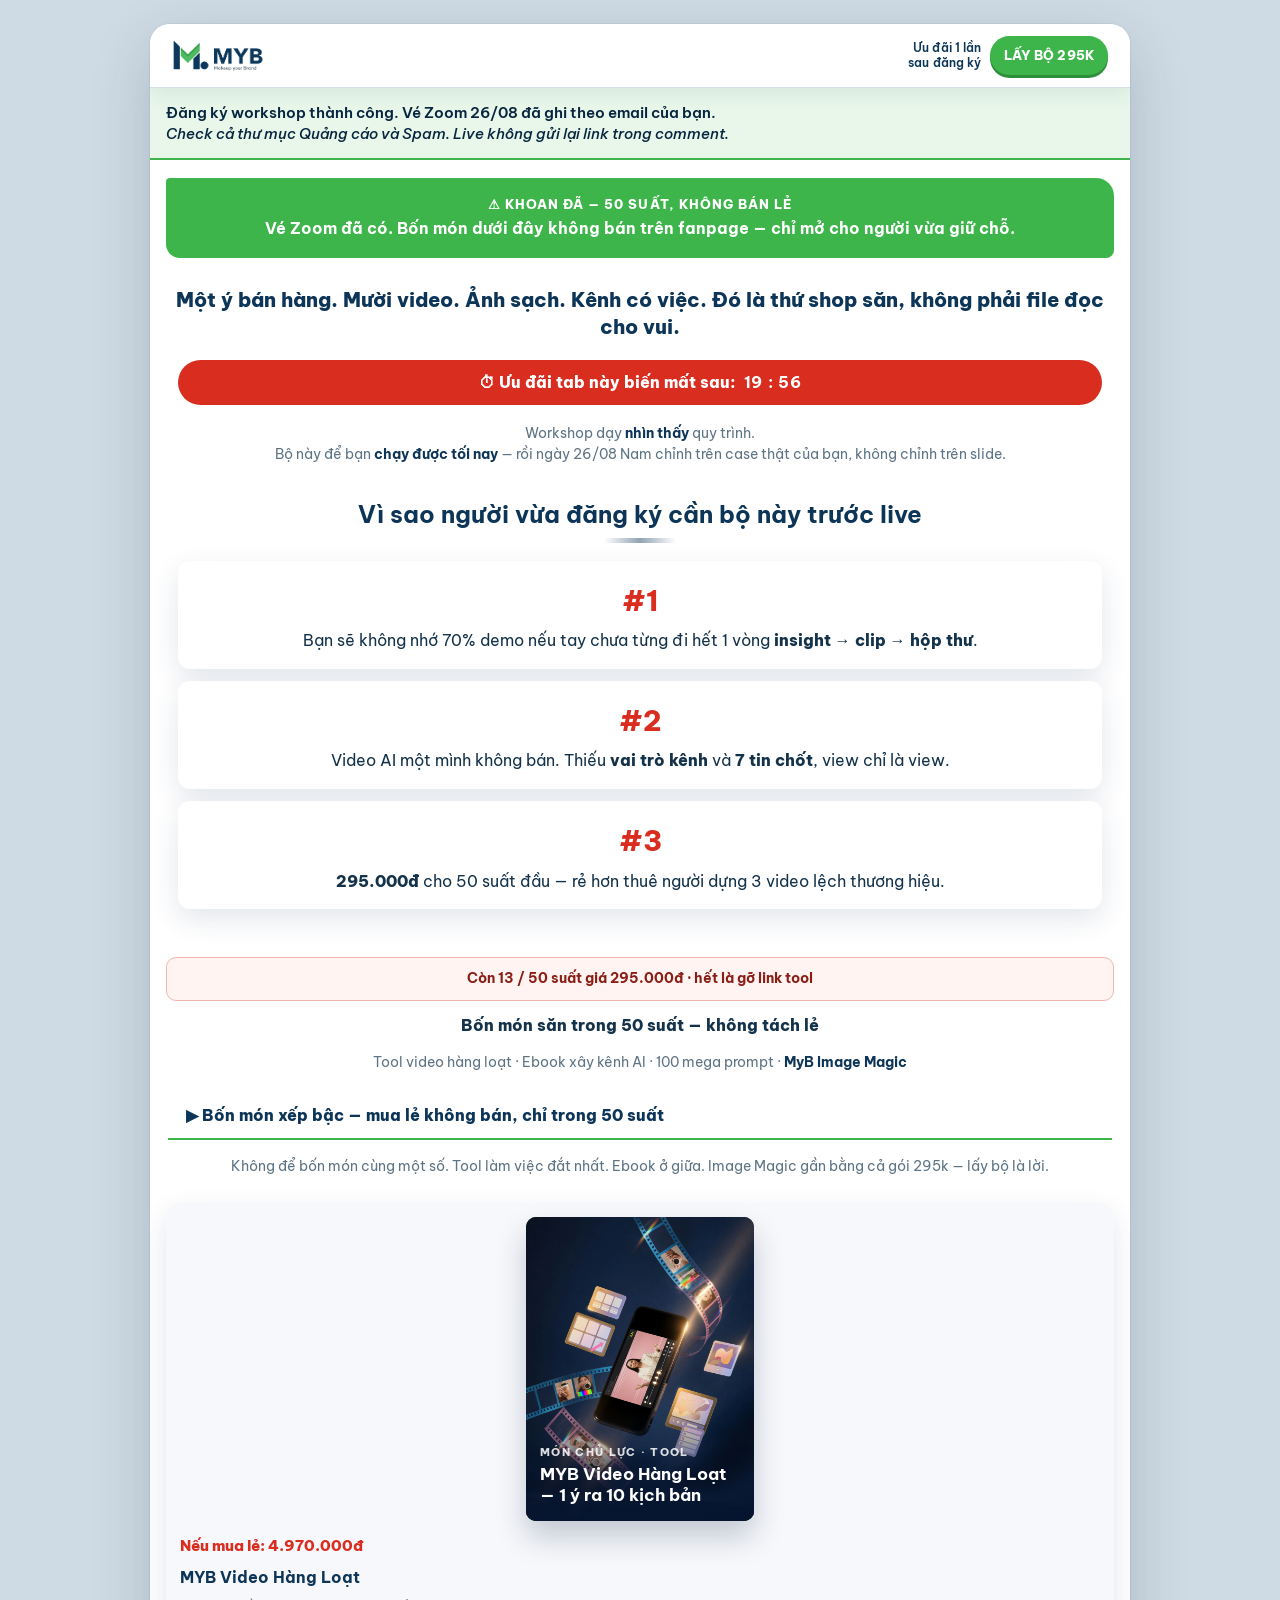
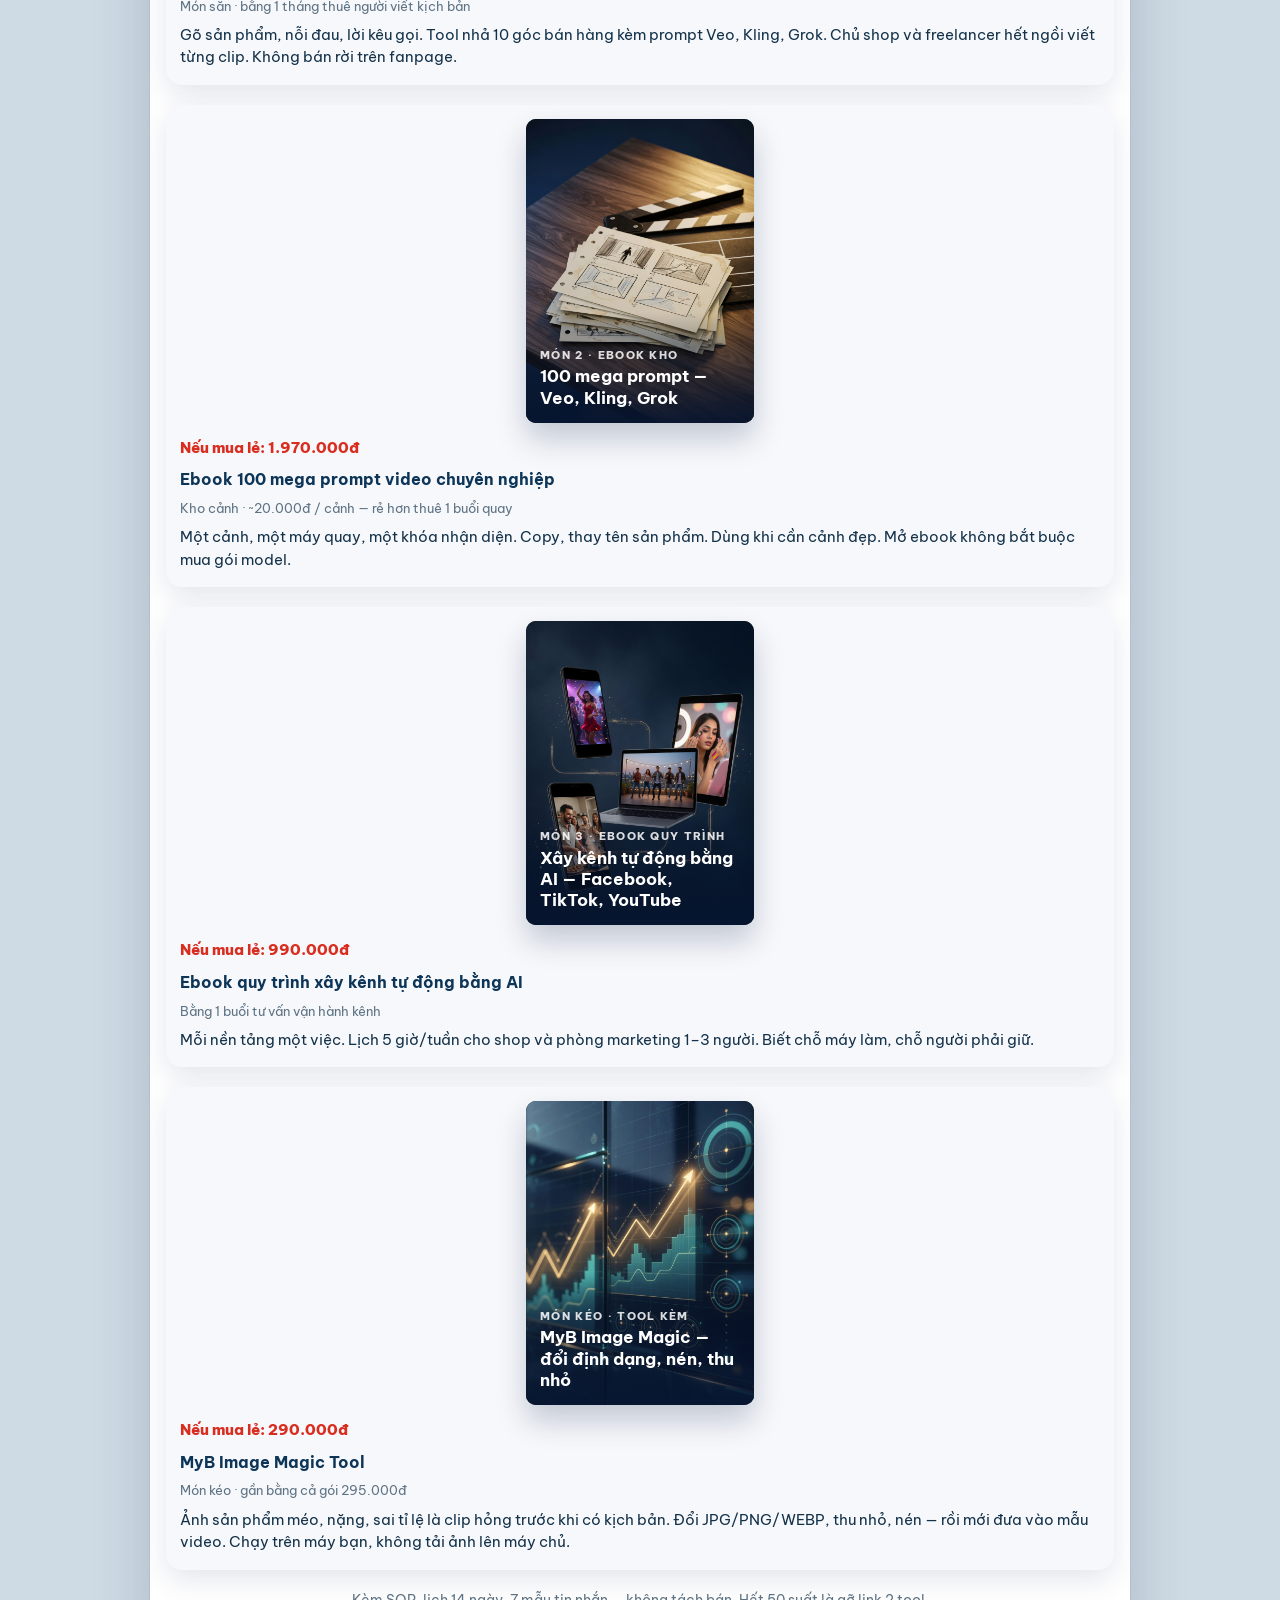
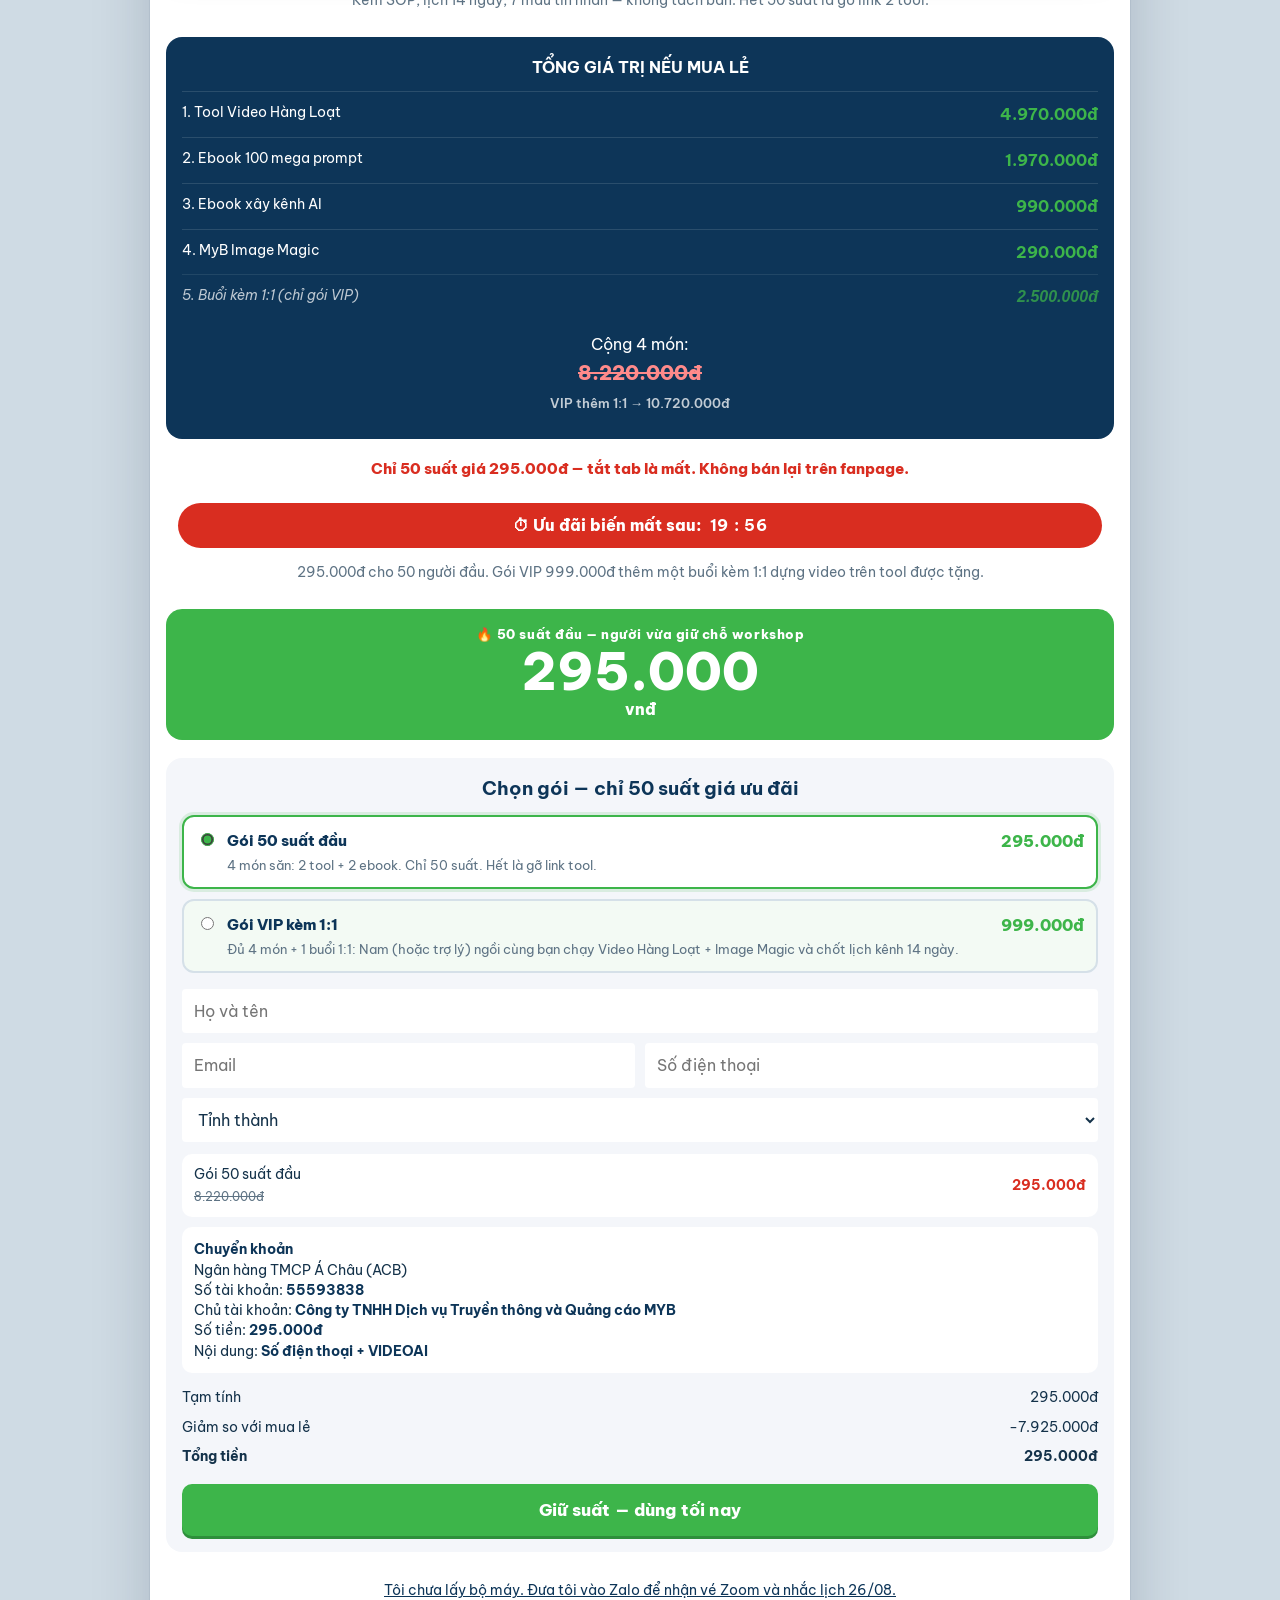
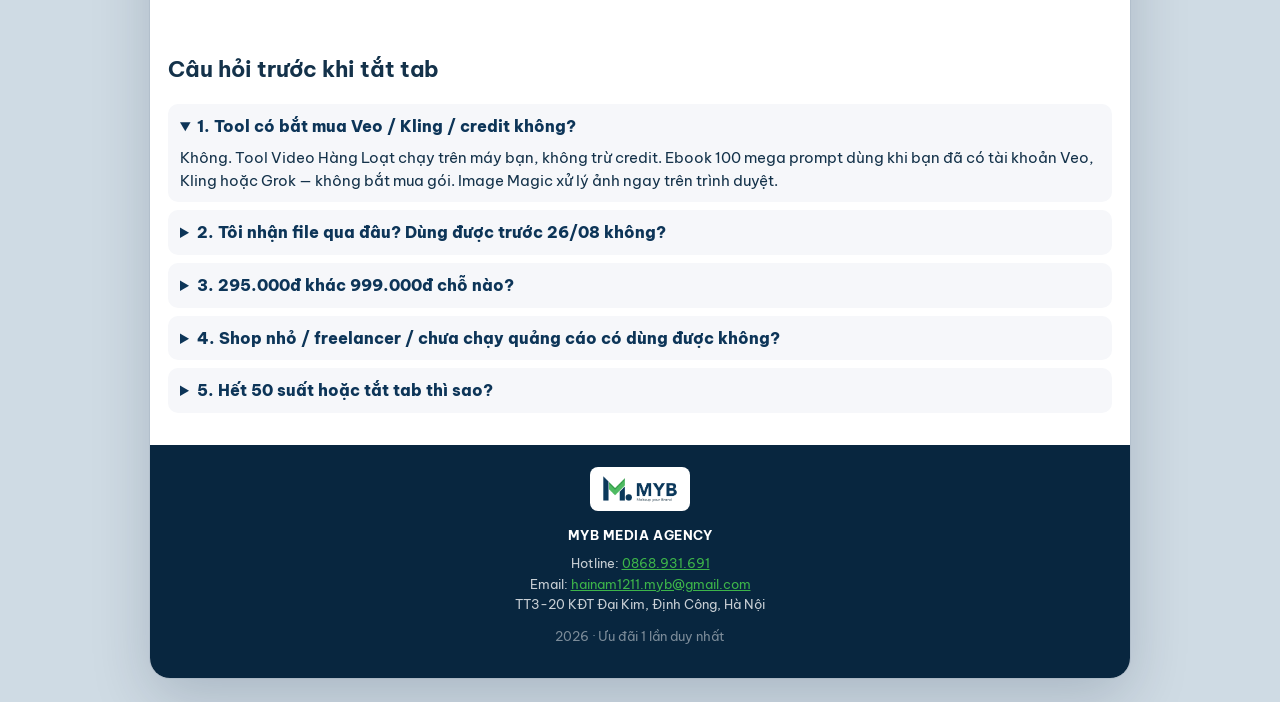
==== commit 1d44eb38: "feat: bậc giá OTO 8.22tr, STK ACB, viết hoa tên Xếp lại 4 món (4.97/1.97/0.99/0.29), gắn ACB 5559383" ====
--- a/uu-dai.html
+++ b/uu-dai.html
@@ -43,7 +43,7 @@
 
     <p class="chip-line" style="padding-top:4px">
       Workshop dạy <b>nhìn thấy</b> quy trình.<br />
-      Bộ này để bạn <b>chạy được tonight</b> — rồi ngày 26/08 Nam chỉnh trên case thật của bạn, không chỉnh trên slide.
+      Bộ này để bạn <b>chạy được tối nay</b> — rồi ngày 26/08 Nam chỉnh trên case thật của bạn, không chỉnh trên slide.
     </p>
 
     <section class="section" style="padding-top:8px">
@@ -51,7 +51,7 @@
       <div class="underline"></div>
       <article class="benefit">
         <div class="num">#1</div>
-        <p>Bạn sẽ không nhớ 70% demo nếu tay chưa từng đi hết 1 vòng <b>insight → clip → cửa inbox</b>.</p>
+        <p>Bạn sẽ không nhớ 70% demo nếu tay chưa từng đi hết 1 vòng <b>insight → clip → hộp thư</b>.</p>
       </article>
       <article class="benefit">
         <div class="num">#2</div>
@@ -73,58 +73,69 @@
       <b>MyB Image Magic</b>
     </p>
 
-    <div class="block-title">▶ Bốn món không bán lẻ · trị giá công bố 15.960.000đ</div>
+    <div class="block-title">▶ Bốn món xếp bậc — mua lẻ không bán, chỉ trong 50 suất</div>
+    <p class="chip-line">
+      Không để bốn món cùng một số. Tool làm việc đắt nhất.
+      Ebook ở giữa. Image Magic gần bằng cả gói 295k — lấy bộ là lời.
+    </p>
 
     <article class="product">
       <figure class="mock">
         <img src="assets/gift-tool.jpg" alt="Tool tạo video hàng loạt" />
-        <figcaption><span>Món 1 · Tool</span><b>MYB Video Hàng Loạt — 1 ý ra 10 kịch bản</b></figcaption>
-      </figure>
-      <h3>Tool tạo video hàng loạt — 3.990.000đ</h3>
-      <p class="meta-p">Mở trên máy · không gói tháng · copy prompt khi cần</p>
-      <p>Gõ sản phẩm, nỗi đau, lời kêu gọi. Tool nhả 10 góc bán hàng kèm prompt Veo, Kling, Grok. Chủ shop và freelancer không còn ngồi cắn bút từng clip. Link tool chỉ gửi trong 50 suất này.</p>
+        <figcaption><span>Món chủ lực · Tool</span><b>MYB Video Hàng Loạt — 1 ý ra 10 kịch bản</b></figcaption>
+      </figure>
+      <p class="worth">Nếu mua lẻ: 4.970.000đ</p>
+      <h3>MYB Video Hàng Loạt</h3>
+      <p class="meta-p">Món săn · bằng 1 tháng thuê người viết kịch bản</p>
+      <p>Gõ sản phẩm, nỗi đau, lời kêu gọi. Tool nhả 10 góc bán hàng kèm prompt Veo, Kling, Grok. Chủ shop và freelancer hết ngồi viết từng clip. Không bán rời trên fanpage.</p>
+    </article>
+
+    <article class="product">
+      <figure class="mock">
+        <img src="assets/gift-prompt.jpg" alt="100 mega prompt Veo Kling Grok" />
+        <figcaption><span>Món 2 · Ebook kho</span><b>100 mega prompt — Veo, Kling, Grok</b></figcaption>
+      </figure>
+      <p class="worth">Nếu mua lẻ: 1.970.000đ</p>
+      <h3>Ebook 100 mega prompt video chuyên nghiệp</h3>
+      <p class="meta-p">Kho cảnh · ~20.000đ / cảnh — rẻ hơn thuê 1 buổi quay</p>
+      <p>Một cảnh, một máy quay, một khóa nhận diện. Copy, thay tên sản phẩm. Dùng khi cần cảnh đẹp. Mở ebook không bắt buộc mua gói model.</p>
     </article>
 
     <article class="product">
       <figure class="mock">
         <img src="assets/gift-channel.jpg" alt="Ebook xây kênh tự động bằng AI" />
-        <figcaption><span>Món 2 · Ebook</span><b>Xây kênh tự động bằng AI — FB, TikTok, YouTube</b></figcaption>
-      </figure>
-      <h3>Ebook quy trình xây kênh tự động bằng AI — 3.990.000đ</h3>
-      <p class="meta-p">Facebook · TikTok · YouTube · Reels · Shorts · Zalo</p>
-      <p>Mỗi nền tảng một việc. Lịch 5 giờ/tuần cho shop và phòng marketing 1–3 người. Biết chỗ máy làm, chỗ người phải giữ. Không còn đăng một clip lên mọi nơi.</p>
-    </article>
-
-    <article class="product">
-      <figure class="mock">
-        <img src="assets/gift-prompt.jpg" alt="100 mega prompt Veo Kling Grok" />
-        <figcaption><span>Món 3 · Ebook</span><b>100 mega prompt — Veo, Kling, Grok</b></figcaption>
-      </figure>
-      <h3>100 mega prompt video chuyên nghiệp — 3.990.000đ</h3>
-      <p>Một cảnh, một máy quay, một khóa nhận diện. Copy, thay tên sản phẩm. Dùng khi bạn cần cảnh đẹp — không bắt buộc mua gói model để mở ebook.</p>
+        <figcaption><span>Món 3 · Ebook quy trình</span><b>Xây kênh tự động bằng AI — Facebook, TikTok, YouTube</b></figcaption>
+      </figure>
+      <p class="worth">Nếu mua lẻ: 990.000đ</p>
+      <h3>Ebook quy trình xây kênh tự động bằng AI</h3>
+      <p class="meta-p">Bằng 1 buổi tư vấn vận hành kênh</p>
+      <p>Mỗi nền tảng một việc. Lịch 5 giờ/tuần cho shop và phòng marketing 1–3 người. Biết chỗ máy làm, chỗ người phải giữ.</p>
     </article>
 
     <article class="product">
       <figure class="mock">
         <img src="assets/gift-ads.jpg" alt="MyB Image Magic Tool" />
-        <figcaption><span>Món 4 · Tool</span><b>MyB Image Magic — đổi định dạng, nén, resize</b></figcaption>
-      </figure>
-      <h3>MyB Image Magic Tool — 3.990.000đ</h3>
-      <p class="meta-p">Chạy trên máy bạn · không tải ảnh lên server</p>
-      <p>Ảnh sản phẩm méo, nặng, sai tỉ lệ là clip hỏng trước khi có kịch bản. Tool đổi JPG/PNG/WEBP, thu nhỏ, nén — xong rồi mới nhét vào mẫu video.</p>
-    </article>
-
-    <p class="chip-line">Kèm file vận hành cũ (SOP, lịch, 7 tin nhắn) — không tách bán. Hết 50 suất là gỡ link 2 tool.</p>
+        <figcaption><span>Món kéo · Tool kèm</span><b>MyB Image Magic — đổi định dạng, nén, thu nhỏ</b></figcaption>
+      </figure>
+      <p class="worth">Nếu mua lẻ: 290.000đ</p>
+      <h3>MyB Image Magic Tool</h3>
+      <p class="meta-p">Món kéo · gần bằng cả gói 295.000đ</p>
+      <p>Ảnh sản phẩm méo, nặng, sai tỉ lệ là clip hỏng trước khi có kịch bản. Đổi JPG/PNG/WEBP, thu nhỏ, nén — rồi mới đưa vào mẫu video. Chạy trên máy bạn, không tải ảnh lên máy chủ.</p>
+    </article>
+
+    <p class="chip-line">Kèm SOP, lịch 14 ngày, 7 mẫu tin nhắn — không tách bán. Hết 50 suất là gỡ link 2 tool.</p>
 
     <div class="stack">
-      <h3>TỔNG GIÁ TRỊ BẠN SẼ NHẬN ĐƯỢC</h3>
-      <div class="stack-row"><span>▶ Tool Video Hàng Loạt</span><b>3.990.000đ</b></div>
-      <div class="stack-row"><span>▣ Ebook xây kênh AI</span><b>3.990.000đ</b></div>
-      <div class="stack-row"><span>✦ 100 mega prompt</span><b>3.990.000đ</b></div>
-      <div class="stack-row"><span>🖼 MyB Image Magic</span><b>3.990.000đ</b></div>
+      <h3>TỔNG GIÁ TRỊ NẾU MUA LẺ</h3>
+      <div class="stack-row"><span>1. Tool Video Hàng Loạt</span><b>4.970.000đ</b></div>
+      <div class="stack-row"><span>2. Ebook 100 mega prompt</span><b>1.970.000đ</b></div>
+      <div class="stack-row"><span>3. Ebook xây kênh AI</span><b>990.000đ</b></div>
+      <div class="stack-row"><span>4. MyB Image Magic</span><b>290.000đ</b></div>
+      <div class="stack-row stack-row-extra"><span>5. Buổi kèm 1:1 (chỉ gói VIP)</span><b>2.500.000đ</b></div>
       <div class="stack-total">
-        Tổng giá trị nhận được:<br />
-        <span class="old">15.960.000 VNĐ</span>
+        Cộng 4 món:<br />
+        <span class="old">8.220.000đ</span>
+        <small style="display:block;margin-top:6px;font-weight:600;opacity:.75">VIP thêm 1:1 → 10.720.000đ</small>
       </div>
     </div>
 
@@ -145,7 +156,7 @@
 
     <div class="success-box" data-success hidden>
       <h3>Đã ghi nhận đơn</h3>
-      <p>Chuyển khoản đúng số gói bạn chọn, nội dung: <b>SĐT_VIDEOAI</b>. Tải tài liệu ngay bên dưới — bắt đầu file <b>00</b> rồi <b>01</b> tối nay.</p>
+      <p>Chuyển khoản đúng số gói đã chọn, nội dung: <b>số điện thoại + VIDEOAI</b>. Ngân hàng TMCP Á Châu (ACB) · 55593838 · Công ty TNHH Dịch vụ Truyền thông và Quảng cáo MYB. Tải ngay bên dưới — mở tool Video Hàng Loạt trước.</p>
       <ol class="downloads">
         <li><a href="tools/video-hang-loat.html">Mở tool MYB Video Hàng Loạt</a></li>
         <li><a href="tools/image-magic.html">Mở MyB Image Magic Tool</a></li>
@@ -156,7 +167,7 @@
         <li><a href="qua-tang/01-tool-video-ai-mien-phi.md" download>01. Mẫu CapCut miễn phí</a></li>
         <li><a href="qua-tang/01-he-prompt-video-ai.md" download>01b. Hệ prompt giữ thương hiệu</a></li>
         <li><a href="qua-tang/02-sop-10-phut.md" download>02. SOP 10 phút</a></li>
-        <li><a href="qua-tang/03-template-kich-ban.md" download>03. 12 khuôn + cửa bán</a></li>
+        <li><a href="qua-tang/03-template-kich-ban.md" download>03. 12 khuôn + lời kêu gọi</a></li>
         <li><a href="qua-tang/04-he-kenh-truyen-thong.md" download>04. Hệ kênh truyền thông</a></li>
         <li><a href="qua-tang/05-marketing-content-ads.md" download>05. Content → Ads</a></li>
         <li><a href="qua-tang/06-ban-hang-tu-dong-ai.md" download>06. Bán hàng tự động bằng AI</a></li>
@@ -204,21 +215,21 @@
       <div class="sku">
         <div>
           <span data-sku-name>Gói 50 suất đầu</span><br />
-          <span class="cut">15.960.000đ</span>
+          <span class="cut" data-sku-cut>8.220.000đ</span>
         </div>
         <b data-sku-price>295.000đ</b>
       </div>
       <div class="paybox">
         <b>Chuyển khoản</b><br />
-        Ngân hàng: Techcombank<br />
-        Chủ TK: CTY TNHH MYB MEDIA<br />
-        STK: <b>điền STK thật trước khi chạy ads</b><br />
+        Ngân hàng TMCP Á Châu (ACB)<br />
+        Số tài khoản: <b>55593838</b><br />
+        Chủ tài khoản: <b>Công ty TNHH Dịch vụ Truyền thông và Quảng cáo MYB</b><br />
         Số tiền: <b data-pay-amount>295.000đ</b><br />
-        Nội dung: <b>SĐT_VIDEOAI</b>
+        Nội dung: <b>Số điện thoại + VIDEOAI</b>
       </div>
       <div class="totals">
         <div><span>Tạm tính</span><span data-pay-amount>295.000đ</span></div>
-        <div><span>Giảm giá</span><span data-pay-off>−15.665.000đ</span></div>
+        <div><span>Giảm so với mua lẻ</span><span data-pay-off>−7.925.000đ</span></div>
         <div><b>Tổng tiền</b><b data-pay-amount>295.000đ</b></div>
       </div>
       <button class="btn btn-cta btn-wide" type="submit">Giữ suất — dùng tối nay</button>
@@ -231,8 +242,8 @@
     <section class="faq">
       <h2>Câu hỏi trước khi tắt tab</h2>
       <details open>
-        <summary>1. Tool miễn phí có phải model video trả phí không?</summary>
-        <p>Không. Chỉ dùng CapCut bản miễn phí và mẫu có sẵn. Không Kling, Veo, Hailuo. Không mua credit. Không gói tháng.</p>
+        <summary>1. Tool có bắt mua Veo / Kling / credit không?</summary>
+        <p>Không. Tool Video Hàng Loạt chạy trên máy bạn, không trừ credit. Ebook 100 mega prompt dùng khi bạn đã có tài khoản Veo, Kling hoặc Grok — không bắt mua gói. Image Magic xử lý ảnh ngay trên trình duyệt.</p>
       </details>
       <details>
         <summary>2. Tôi nhận file qua đâu? Dùng được trước 26/08 không?</summary>
@@ -240,7 +251,7 @@
       </details>
       <details>
         <summary>3. 295.000đ khác 999.000đ chỗ nào?</summary>
-        <p>295.000đ: đủ tài liệu + 8 mẫu, dành 50 người đầu. 999.000đ: thêm một buổi hỗ trợ 1:1 dựng video trên tool được tặng và quy trình xây kênh tự động bằng AI.</p>
+        <p>295.000đ: đủ 4 món (2 tool + 2 ebook), dành 50 người đầu. 999.000đ: thêm một buổi hỗ trợ 1:1 dựng video trên tool được tặng và chốt lịch kênh 14 ngày — buổi này công bố 2.500.000đ nếu đặt lẻ.</p>
       </details>
       <details>
         <summary>4. Shop nhỏ / freelancer / chưa chạy quảng cáo có dùng được không?</summary>
--- a/css/styles.css
+++ b/css/styles.css
@@ -439,6 +439,93 @@
   flex: 1;
 }
 
+.cases { background: #f3f7f4; }
+
+.case-card {
+  background: var(--white);
+  border-radius: 16px;
+  overflow: hidden;
+  box-shadow: var(--shadow);
+  margin: 0 0 16px;
+}
+
+.case-card figure {
+  margin: 0;
+  background: #0a2a42;
+  overflow: hidden;
+}
+
+.case-card img {
+  width: 100%;
+  height: auto;
+  aspect-ratio: 3 / 2;
+  object-fit: cover;
+  object-position: center top;
+  display: block;
+}
+
+.case-card > div { padding: 14px 16px 16px; }
+
+.case-tag {
+  margin: 0 0 6px;
+  font-size: 12px;
+  font-weight: 700;
+  color: var(--green);
+  letter-spacing: 0.02em;
+}
+
+.case-card h3 {
+  margin: 0 0 8px;
+  font-size: 18px;
+  color: var(--navy);
+}
+
+.case-card p {
+  margin: 0 0 8px;
+  font-size: 14px;
+  color: var(--ink);
+  line-height: 1.55;
+}
+
+.case-stats {
+  display: grid;
+  grid-template-columns: repeat(3, 1fr);
+  gap: 8px;
+  list-style: none;
+  margin: 12px 0 0;
+  padding: 0;
+}
+
+.case-stats li {
+  background: #eef6ef;
+  border-radius: 10px;
+  padding: 8px 6px;
+  text-align: center;
+  font-size: 11px;
+  color: var(--muted);
+  line-height: 1.3;
+}
+
+.case-stats b {
+  display: block;
+  font-size: 16px;
+  color: var(--navy);
+}
+
+@media (min-width: 720px) {
+  .case-card {
+    display: grid;
+    grid-template-columns: 1.08fr 1.12fr;
+    align-items: start;
+  }
+  .case-card img {
+    min-height: 0;
+    aspect-ratio: 3 / 2;
+    object-fit: cover;
+    object-position: center top;
+  }
+}
+
 .banner-mid {
   position: relative;
   margin: 4px 0 0;
@@ -958,6 +1045,11 @@
 }
 
 .stack-row b { color: var(--gold); font-size: 16px; }
+
+.stack-row-extra {
+  opacity: 0.72;
+  font-style: italic;
+}
 
 .stack-total {
   text-align: center;
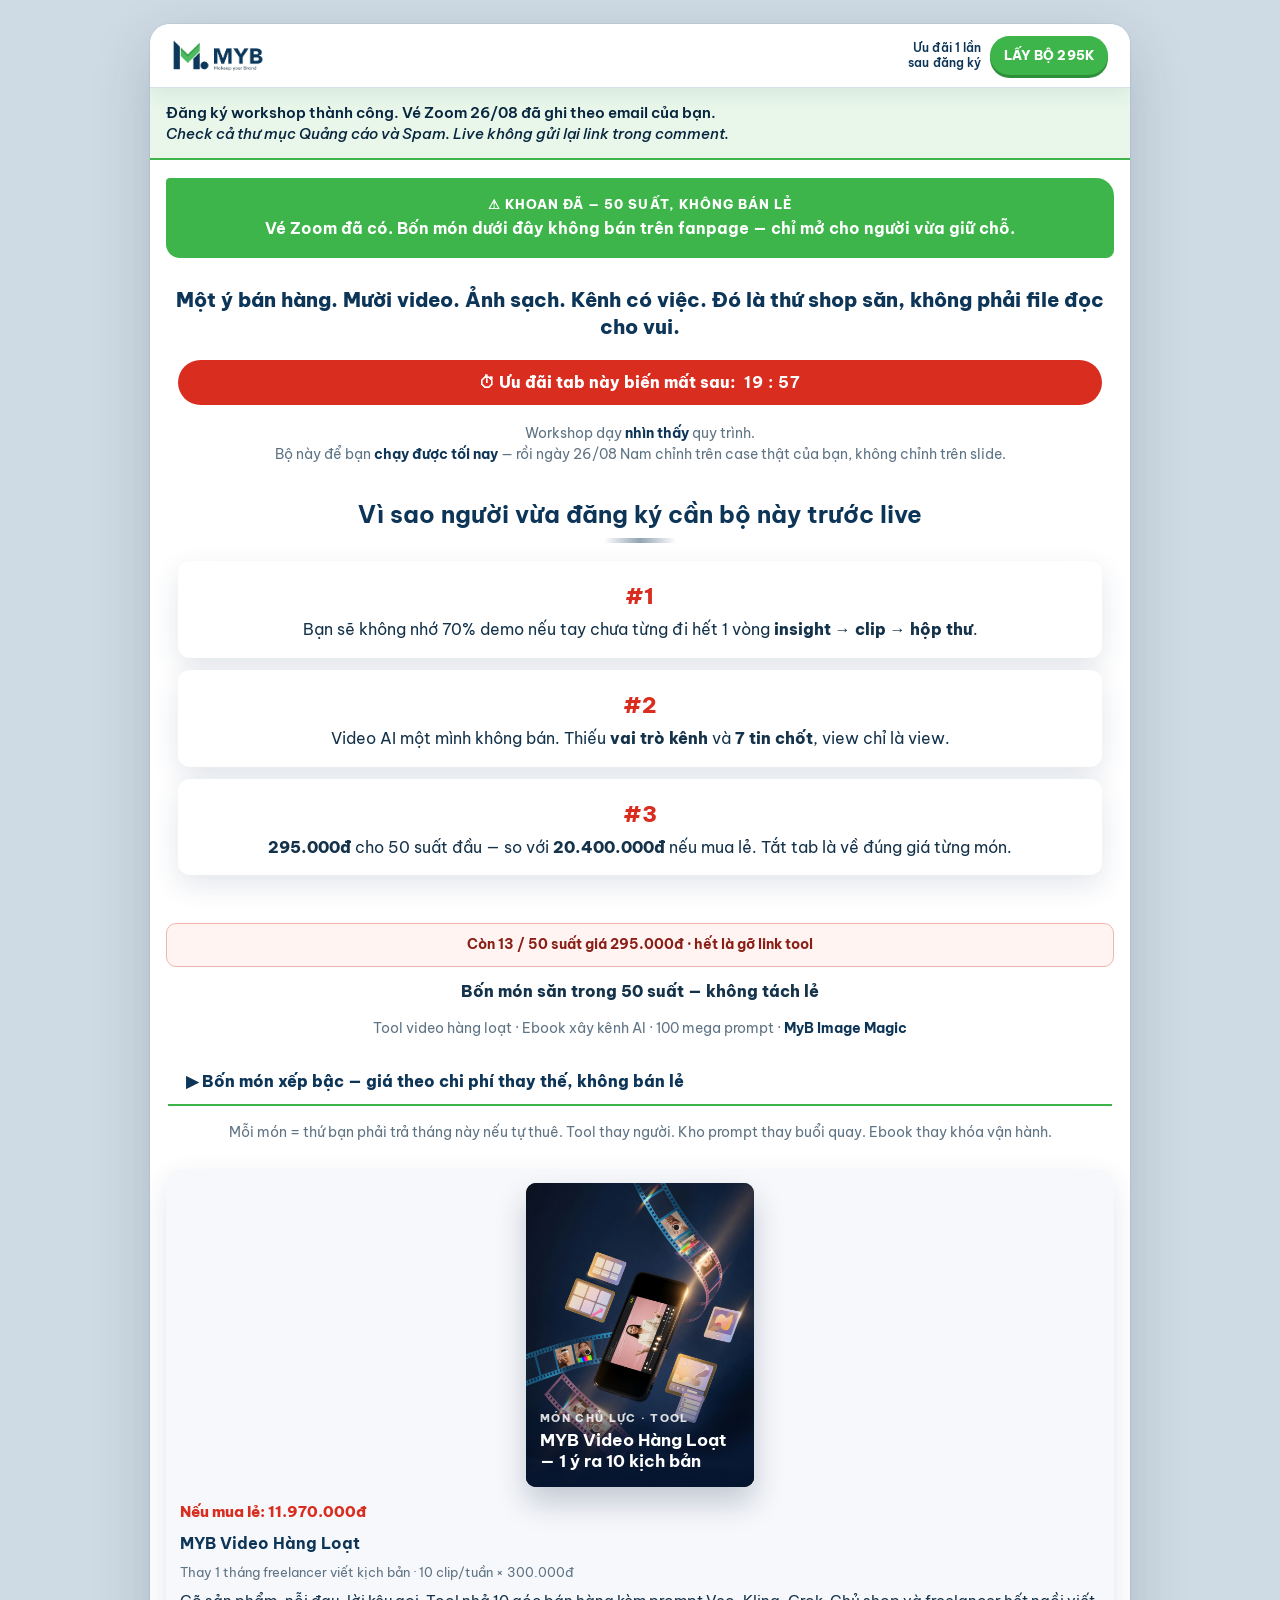
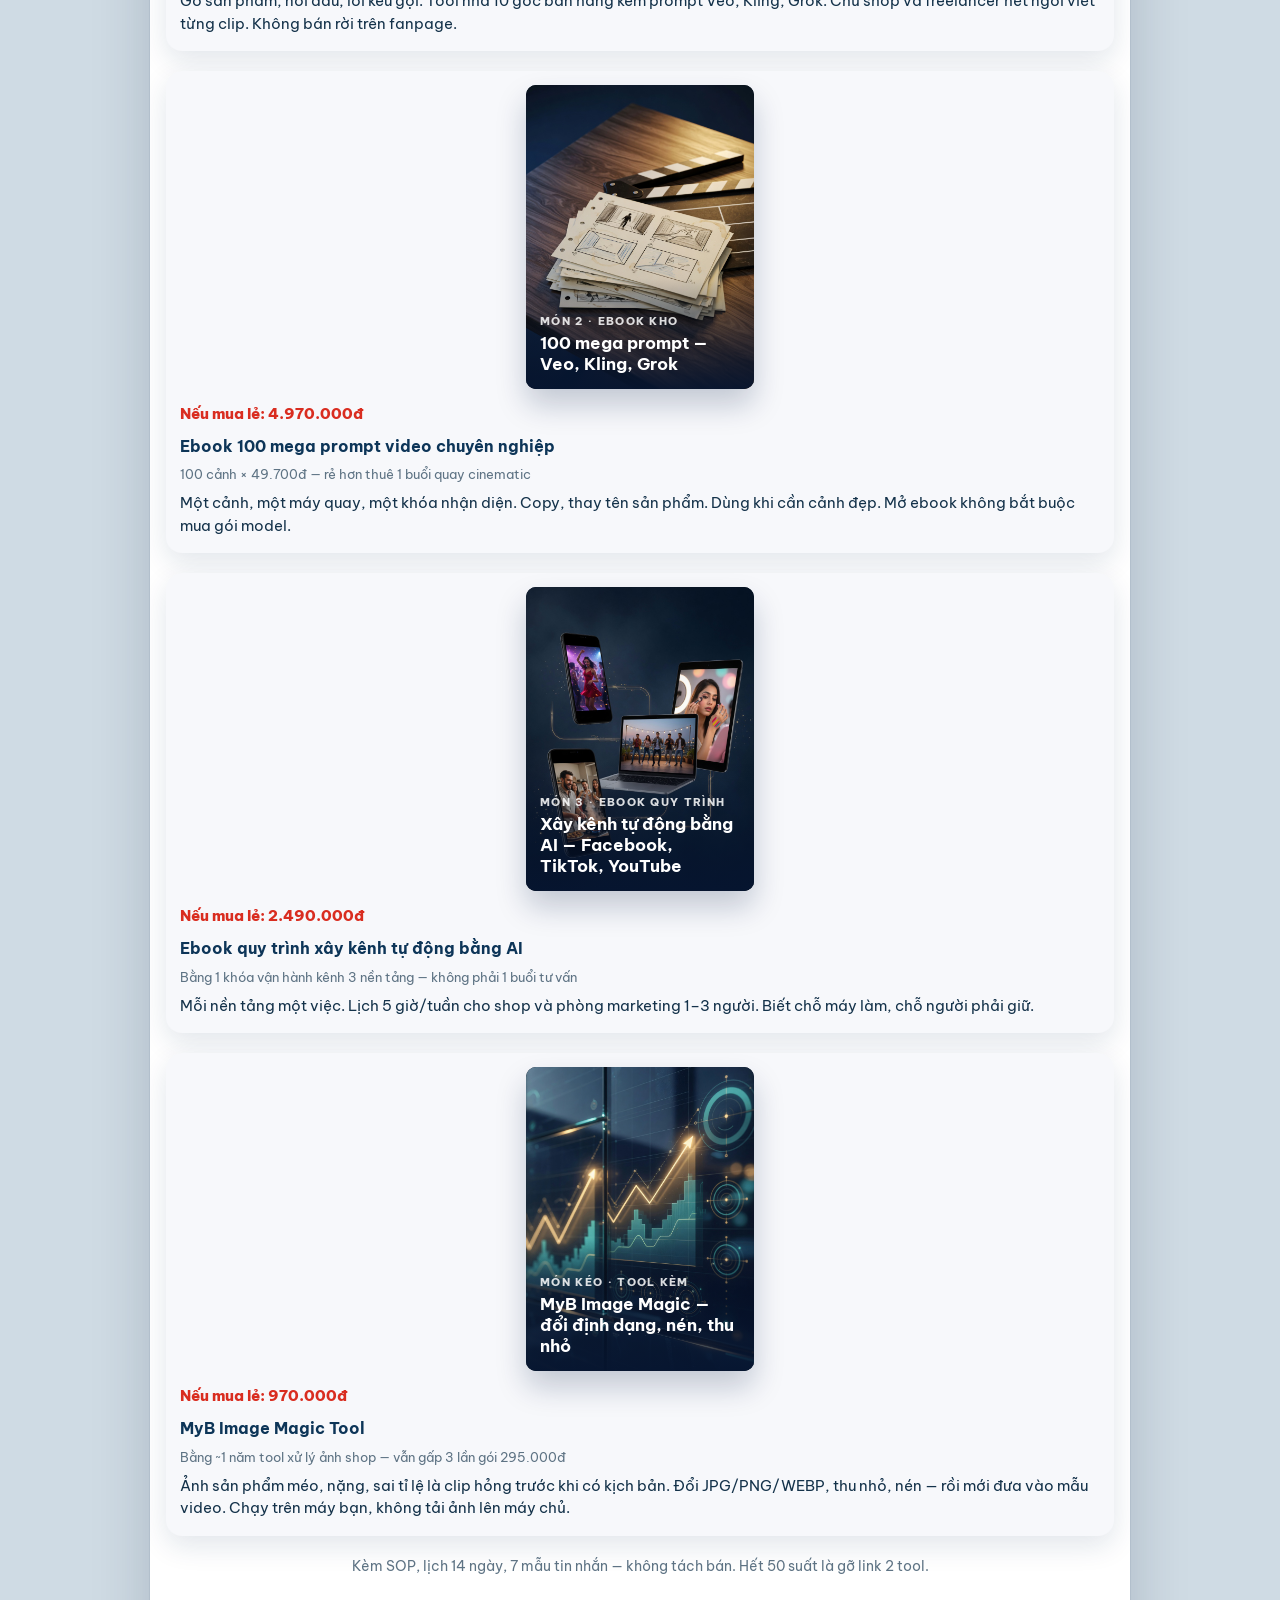
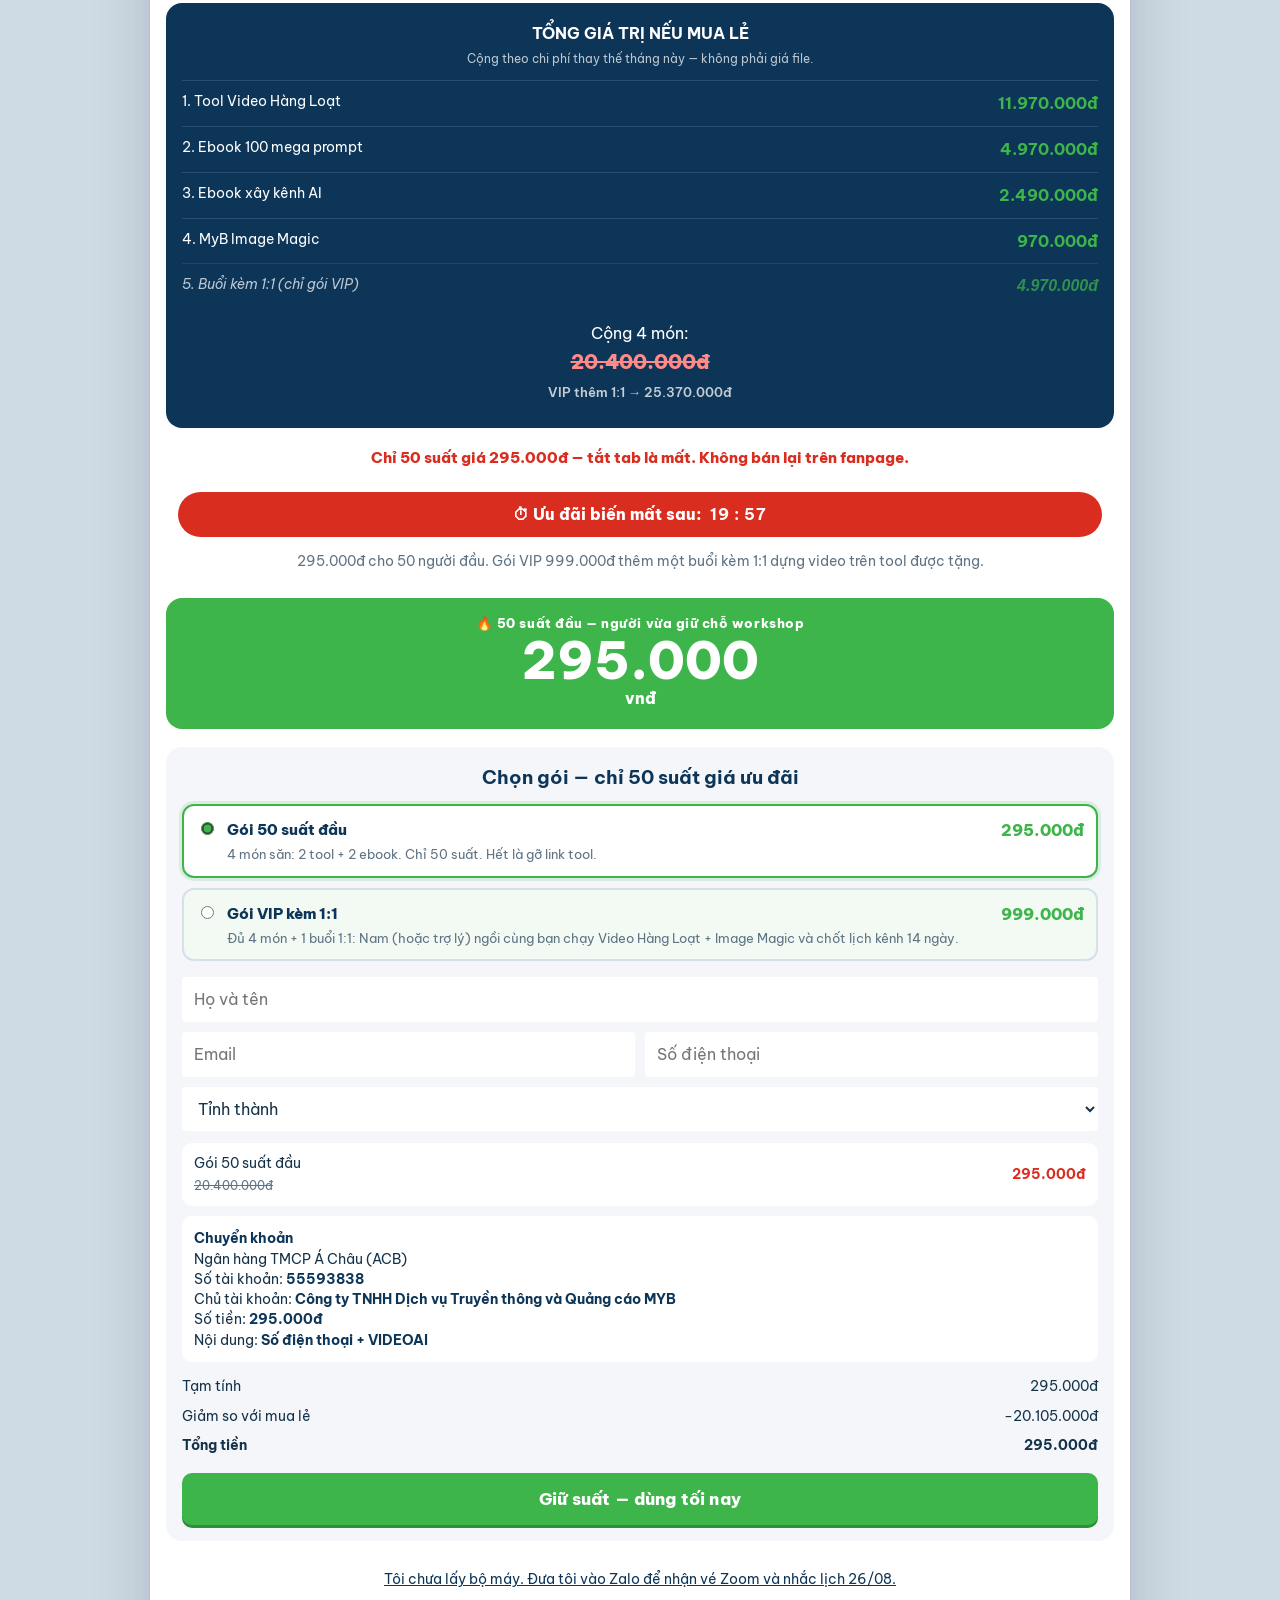
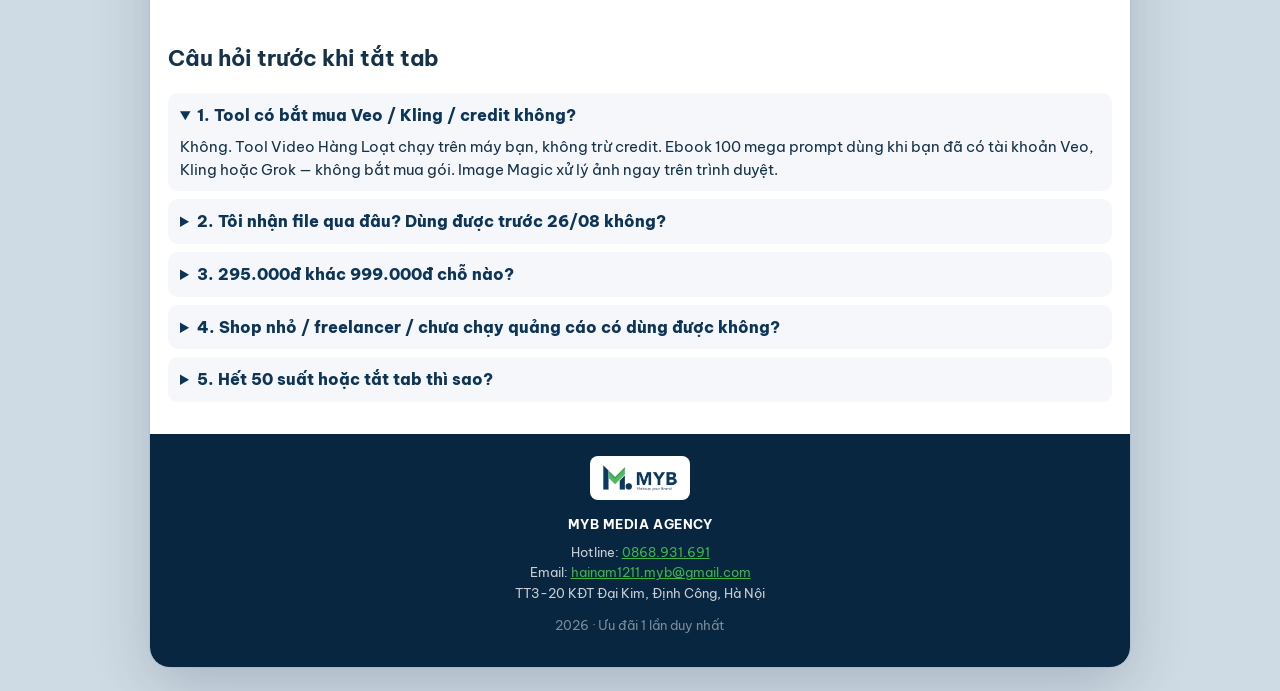
==== commit 9b80fed5: "feat: bậc giá thay thế 20.4tr cho bộ OTO Định giá 4 món theo chi phí thuê tháng này (11.97/4.97/2.49" ====
--- a/uu-dai.html
+++ b/uu-dai.html
@@ -59,7 +59,7 @@
       </article>
       <article class="benefit">
         <div class="num">#3</div>
-        <p><b>295.000đ</b> cho 50 suất đầu — rẻ hơn thuê người dựng 3 video lệch thương hiệu.</p>
+        <p><b>295.000đ</b> cho 50 suất đầu — so với <b>20.400.000đ</b> nếu mua lẻ. Tắt tab là về đúng giá từng món.</p>
       </article>
     </section>
 
@@ -73,10 +73,10 @@
       <b>MyB Image Magic</b>
     </p>
 
-    <div class="block-title">▶ Bốn món xếp bậc — mua lẻ không bán, chỉ trong 50 suất</div>
+    <div class="block-title">▶ Bốn món xếp bậc — giá theo chi phí thay thế, không bán lẻ</div>
     <p class="chip-line">
-      Không để bốn món cùng một số. Tool làm việc đắt nhất.
-      Ebook ở giữa. Image Magic gần bằng cả gói 295k — lấy bộ là lời.
+      Mỗi món = thứ bạn phải trả tháng này nếu tự thuê.
+      Tool thay người. Kho prompt thay buổi quay. Ebook thay khóa vận hành.
     </p>
 
     <article class="product">
@@ -84,9 +84,9 @@
         <img src="assets/gift-tool.jpg" alt="Tool tạo video hàng loạt" />
         <figcaption><span>Món chủ lực · Tool</span><b>MYB Video Hàng Loạt — 1 ý ra 10 kịch bản</b></figcaption>
       </figure>
-      <p class="worth">Nếu mua lẻ: 4.970.000đ</p>
+      <p class="worth">Nếu mua lẻ: 11.970.000đ</p>
       <h3>MYB Video Hàng Loạt</h3>
-      <p class="meta-p">Món săn · bằng 1 tháng thuê người viết kịch bản</p>
+      <p class="meta-p">Thay 1 tháng freelancer viết kịch bản · 10 clip/tuần × 300.000đ</p>
       <p>Gõ sản phẩm, nỗi đau, lời kêu gọi. Tool nhả 10 góc bán hàng kèm prompt Veo, Kling, Grok. Chủ shop và freelancer hết ngồi viết từng clip. Không bán rời trên fanpage.</p>
     </article>
 
@@ -95,9 +95,9 @@
         <img src="assets/gift-prompt.jpg" alt="100 mega prompt Veo Kling Grok" />
         <figcaption><span>Món 2 · Ebook kho</span><b>100 mega prompt — Veo, Kling, Grok</b></figcaption>
       </figure>
-      <p class="worth">Nếu mua lẻ: 1.970.000đ</p>
+      <p class="worth">Nếu mua lẻ: 4.970.000đ</p>
       <h3>Ebook 100 mega prompt video chuyên nghiệp</h3>
-      <p class="meta-p">Kho cảnh · ~20.000đ / cảnh — rẻ hơn thuê 1 buổi quay</p>
+      <p class="meta-p">100 cảnh × 49.700đ — rẻ hơn thuê 1 buổi quay cinematic</p>
       <p>Một cảnh, một máy quay, một khóa nhận diện. Copy, thay tên sản phẩm. Dùng khi cần cảnh đẹp. Mở ebook không bắt buộc mua gói model.</p>
     </article>
 
@@ -106,9 +106,9 @@
         <img src="assets/gift-channel.jpg" alt="Ebook xây kênh tự động bằng AI" />
         <figcaption><span>Món 3 · Ebook quy trình</span><b>Xây kênh tự động bằng AI — Facebook, TikTok, YouTube</b></figcaption>
       </figure>
-      <p class="worth">Nếu mua lẻ: 990.000đ</p>
+      <p class="worth">Nếu mua lẻ: 2.490.000đ</p>
       <h3>Ebook quy trình xây kênh tự động bằng AI</h3>
-      <p class="meta-p">Bằng 1 buổi tư vấn vận hành kênh</p>
+      <p class="meta-p">Bằng 1 khóa vận hành kênh 3 nền tảng — không phải 1 buổi tư vấn</p>
       <p>Mỗi nền tảng một việc. Lịch 5 giờ/tuần cho shop và phòng marketing 1–3 người. Biết chỗ máy làm, chỗ người phải giữ.</p>
     </article>
 
@@ -117,9 +117,9 @@
         <img src="assets/gift-ads.jpg" alt="MyB Image Magic Tool" />
         <figcaption><span>Món kéo · Tool kèm</span><b>MyB Image Magic — đổi định dạng, nén, thu nhỏ</b></figcaption>
       </figure>
-      <p class="worth">Nếu mua lẻ: 290.000đ</p>
+      <p class="worth">Nếu mua lẻ: 970.000đ</p>
       <h3>MyB Image Magic Tool</h3>
-      <p class="meta-p">Món kéo · gần bằng cả gói 295.000đ</p>
+      <p class="meta-p">Bằng ~1 năm tool xử lý ảnh shop — vẫn gấp 3 lần gói 295.000đ</p>
       <p>Ảnh sản phẩm méo, nặng, sai tỉ lệ là clip hỏng trước khi có kịch bản. Đổi JPG/PNG/WEBP, thu nhỏ, nén — rồi mới đưa vào mẫu video. Chạy trên máy bạn, không tải ảnh lên máy chủ.</p>
     </article>
 
@@ -127,15 +127,16 @@
 
     <div class="stack">
       <h3>TỔNG GIÁ TRỊ NẾU MUA LẺ</h3>
-      <div class="stack-row"><span>1. Tool Video Hàng Loạt</span><b>4.970.000đ</b></div>
-      <div class="stack-row"><span>2. Ebook 100 mega prompt</span><b>1.970.000đ</b></div>
-      <div class="stack-row"><span>3. Ebook xây kênh AI</span><b>990.000đ</b></div>
-      <div class="stack-row"><span>4. MyB Image Magic</span><b>290.000đ</b></div>
-      <div class="stack-row stack-row-extra"><span>5. Buổi kèm 1:1 (chỉ gói VIP)</span><b>2.500.000đ</b></div>
+      <p class="stack-note">Cộng theo chi phí thay thế tháng này — không phải giá file.</p>
+      <div class="stack-row"><span>1. Tool Video Hàng Loạt</span><b>11.970.000đ</b></div>
+      <div class="stack-row"><span>2. Ebook 100 mega prompt</span><b>4.970.000đ</b></div>
+      <div class="stack-row"><span>3. Ebook xây kênh AI</span><b>2.490.000đ</b></div>
+      <div class="stack-row"><span>4. MyB Image Magic</span><b>970.000đ</b></div>
+      <div class="stack-row stack-row-extra"><span>5. Buổi kèm 1:1 (chỉ gói VIP)</span><b>4.970.000đ</b></div>
       <div class="stack-total">
         Cộng 4 món:<br />
-        <span class="old">8.220.000đ</span>
-        <small style="display:block;margin-top:6px;font-weight:600;opacity:.75">VIP thêm 1:1 → 10.720.000đ</small>
+        <span class="old">20.400.000đ</span>
+        <small style="display:block;margin-top:6px;font-weight:600;opacity:.75">VIP thêm 1:1 → 25.370.000đ</small>
       </div>
     </div>
 
@@ -215,7 +216,7 @@
       <div class="sku">
         <div>
           <span data-sku-name>Gói 50 suất đầu</span><br />
-          <span class="cut" data-sku-cut>8.220.000đ</span>
+          <span class="cut" data-sku-cut>20.400.000đ</span>
         </div>
         <b data-sku-price>295.000đ</b>
       </div>
@@ -229,7 +230,7 @@
       </div>
       <div class="totals">
         <div><span>Tạm tính</span><span data-pay-amount>295.000đ</span></div>
-        <div><span>Giảm so với mua lẻ</span><span data-pay-off>−7.925.000đ</span></div>
+        <div><span>Giảm so với mua lẻ</span><span data-pay-off>−20.105.000đ</span></div>
         <div><b>Tổng tiền</b><b data-pay-amount>295.000đ</b></div>
       </div>
       <button class="btn btn-cta btn-wide" type="submit">Giữ suất — dùng tối nay</button>
@@ -251,7 +252,7 @@
       </details>
       <details>
         <summary>3. 295.000đ khác 999.000đ chỗ nào?</summary>
-        <p>295.000đ: đủ 4 món (2 tool + 2 ebook), dành 50 người đầu. 999.000đ: thêm một buổi hỗ trợ 1:1 dựng video trên tool được tặng và chốt lịch kênh 14 ngày — buổi này công bố 2.500.000đ nếu đặt lẻ.</p>
+        <p>295.000đ: đủ 4 món (2 tool + 2 ebook), giá lẻ 20.400.000đ, dành 50 người đầu. 999.000đ: thêm một buổi hỗ trợ 1:1 dựng video trên tool được tặng và chốt lịch kênh 14 ngày — buổi này công bố 4.970.000đ nếu đặt lẻ (nửa ngày chuyên gia).</p>
       </details>
       <details>
         <summary>4. Shop nhỏ / freelancer / chưa chạy quảng cáo có dùng được không?</summary>
--- a/css/styles.css
+++ b/css/styles.css
@@ -267,14 +267,23 @@
 }
 
 .blink {
-  color: var(--gold-2);
-  font-weight: 800;
+  display: inline-block;
+  color: var(--red);
+  font-size: 1.55em;
+  font-weight: 800;
+  line-height: 1;
+  letter-spacing: 0.03em;
   text-transform: uppercase;
-  animation: blink 1.1s step-end infinite;
+  vertical-align: baseline;
+  animation: blink 0.9s step-end infinite;
 }
 
 @media (prefers-reduced-motion: reduce) {
-  .blink { animation: none; text-decoration: underline; }
+  .blink {
+    animation: none;
+    text-decoration: underline;
+    text-underline-offset: 3px;
+  }
 }
 
 @keyframes blink {
@@ -345,9 +354,20 @@
 
 .benefit .num {
   color: var(--red);
-  font-size: 28px;
-  font-weight: 800;
-  margin: 0 0 6px;
+  font-size: 22px;
+  font-weight: 800;
+  margin: 0 0 4px;
+  letter-spacing: 0.02em;
+}
+
+.benefit .num small {
+  display: block;
+  margin-top: 2px;
+  font-size: 12px;
+  font-weight: 700;
+  letter-spacing: 0.06em;
+  text-transform: uppercase;
+  color: var(--muted);
 }
 
 .benefit p {
@@ -441,12 +461,31 @@
 
 .cases { background: #f3f7f4; }
 
-.case-card {
+a.case-card {
+  display: block;
   background: var(--white);
   border-radius: 16px;
   overflow: hidden;
   box-shadow: var(--shadow);
   margin: 0 0 16px;
+  color: inherit;
+  text-decoration: none;
+  transition: transform 0.18s ease, box-shadow 0.18s ease;
+}
+
+a.case-card:hover,
+a.case-card:focus-visible {
+  transform: translateY(-2px);
+  box-shadow: 0 14px 32px rgba(13, 53, 88, 0.16);
+  outline: none;
+}
+
+.case-link {
+  display: inline-block;
+  margin-top: 10px;
+  font-size: 13.5px;
+  font-weight: 800;
+  color: var(--green);
 }
 
 .case-card figure {
@@ -1029,10 +1068,18 @@
 }
 
 .stack h3 {
+  margin: 0 0 6px;
+  text-align: center;
+  color: var(--white);
+  font-size: 16px;
+}
+
+.stack-note {
   margin: 0 0 12px;
   text-align: center;
-  color: var(--white);
-  font-size: 16px;
+  font-size: 12px;
+  line-height: 1.4;
+  opacity: 0.72;
 }
 
 .stack-row {
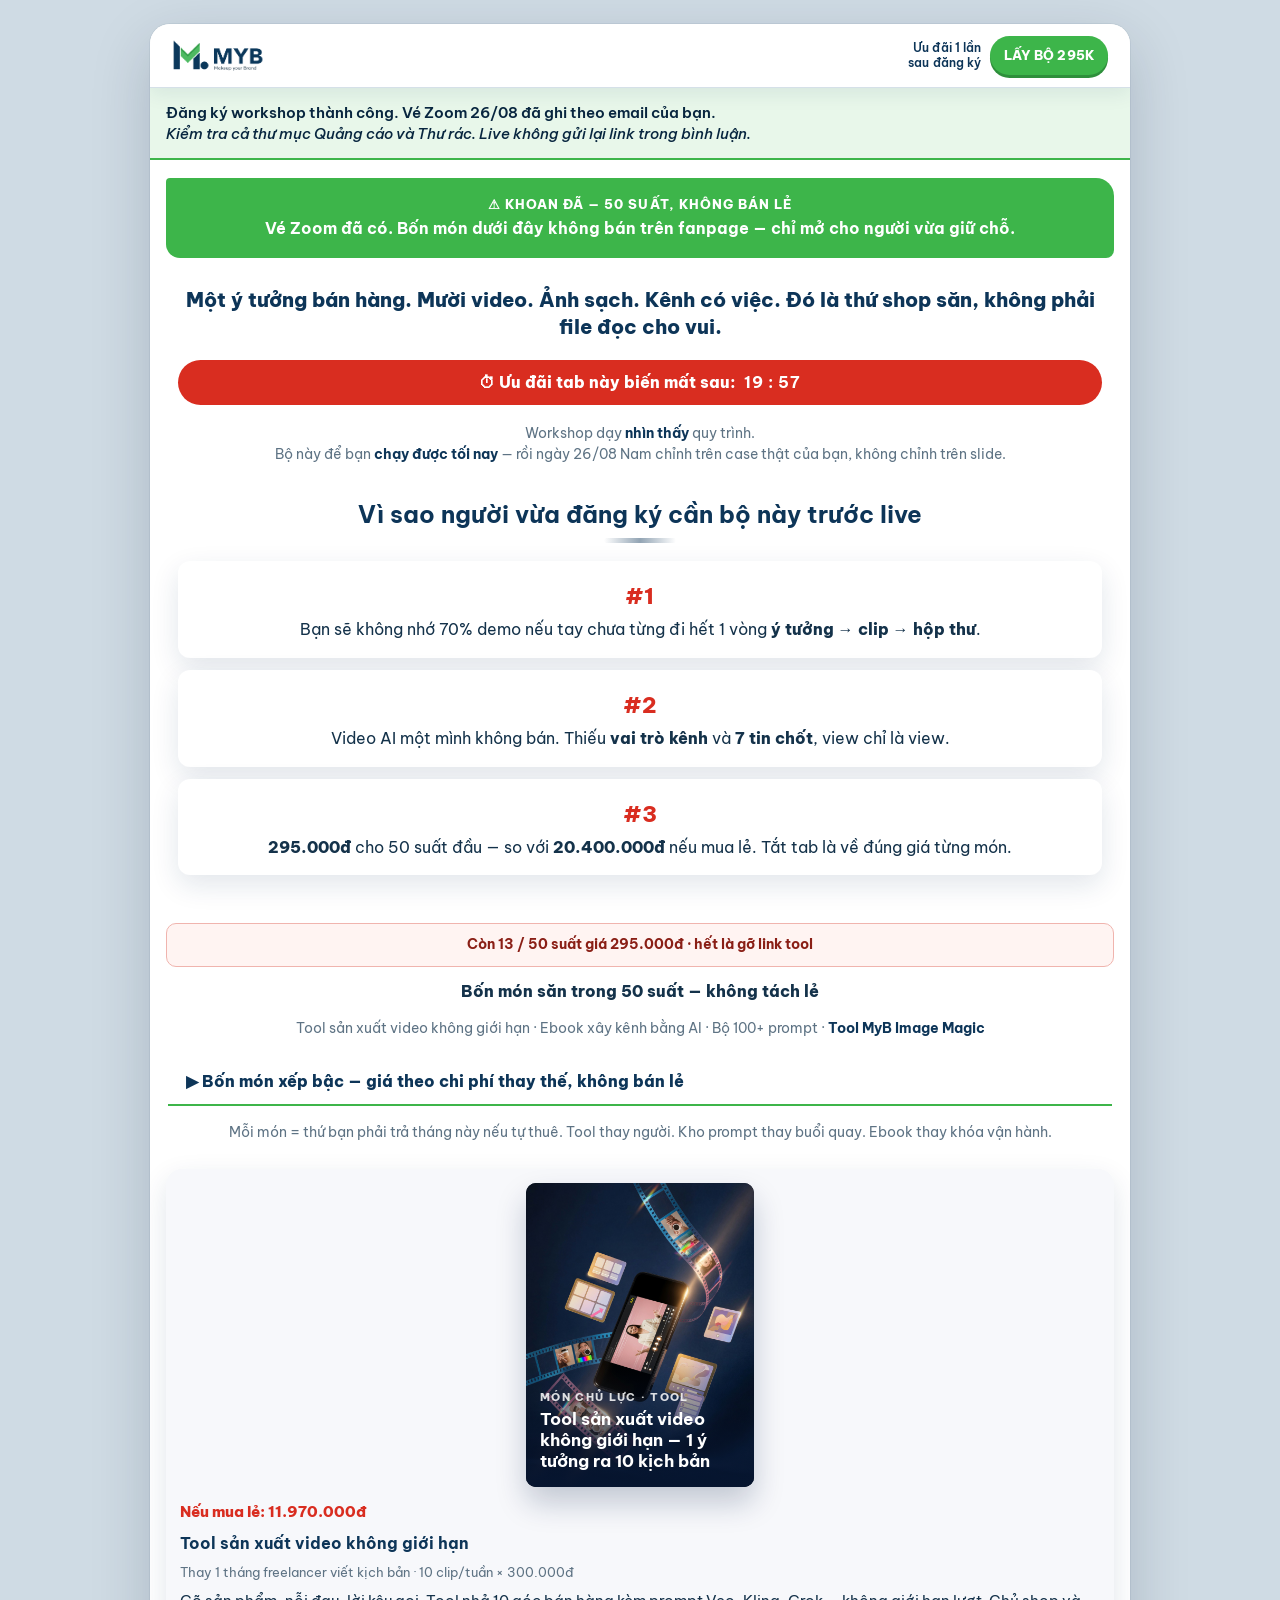
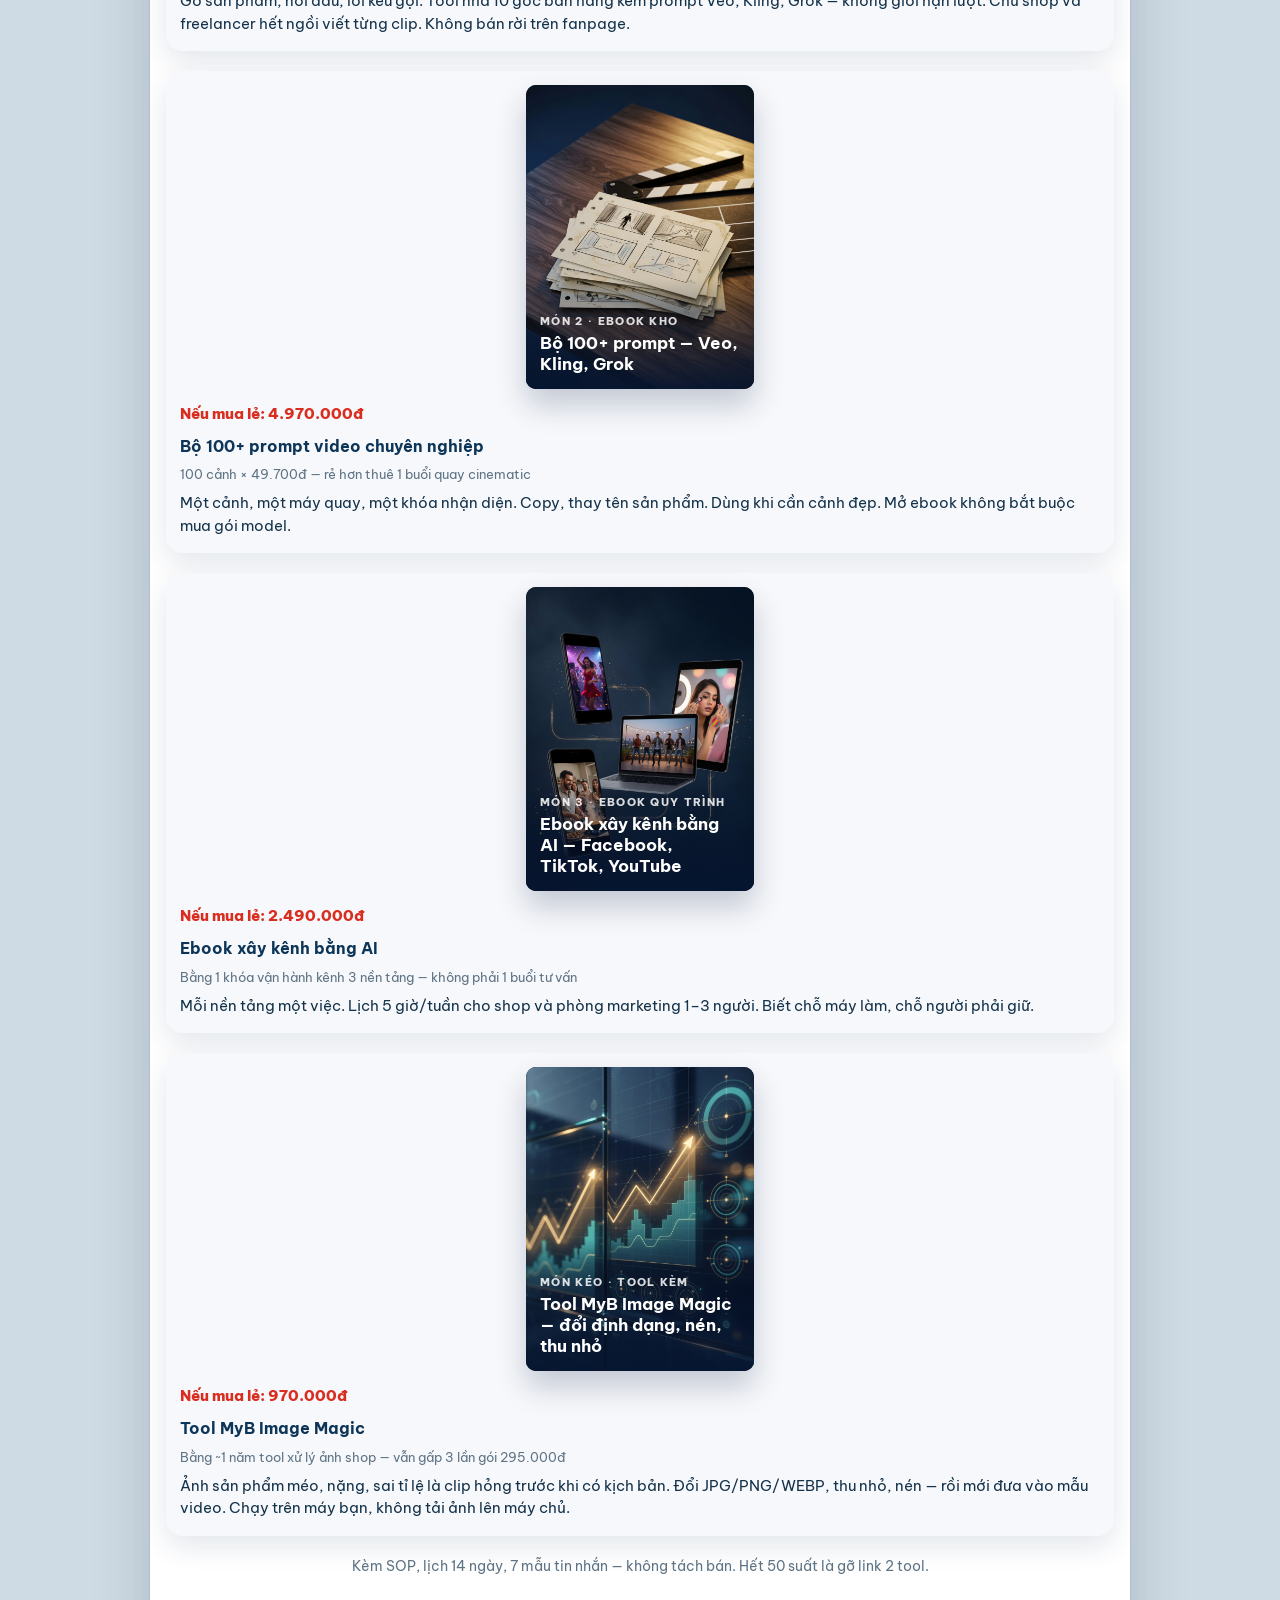
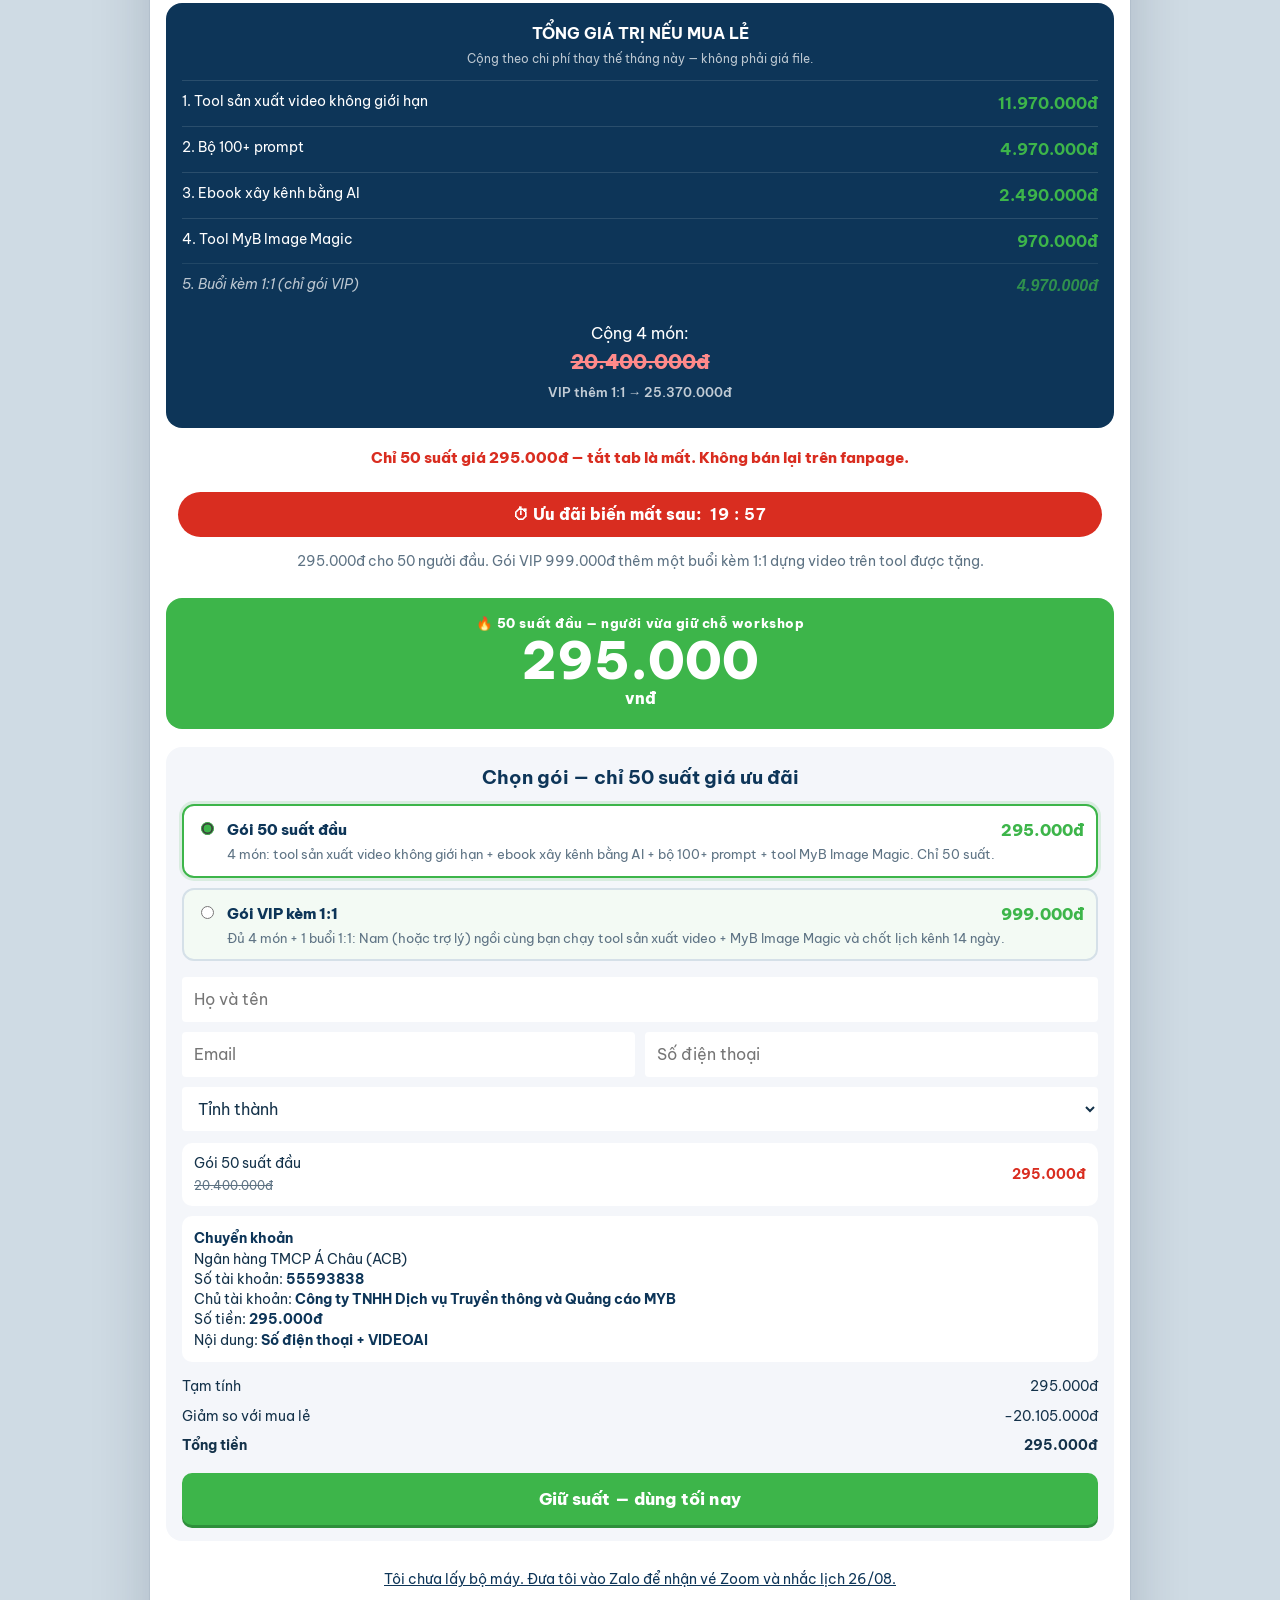
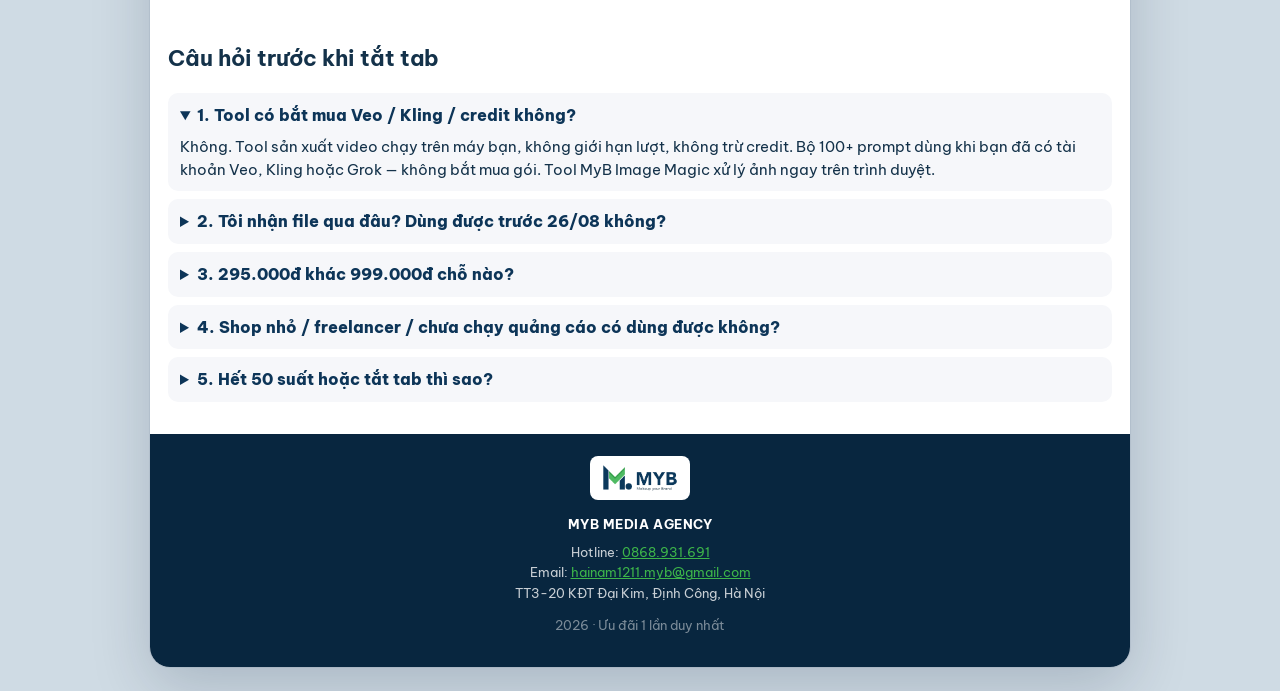
==== commit 92988e99: "fix: sửa câu từ — ý tưởng, tone voice, tên 4 món Landing dùng ý tưởng (không rút thành ý), bộ prompt" ====
--- a/uu-dai.html
+++ b/uu-dai.html
@@ -5,6 +5,7 @@
   <meta name="viewport" content="width=device-width, initial-scale=1, viewport-fit=cover" />
   <title>Ưu đãi 1 lần — Bộ máy 4 lớp Video AI</title>
   <meta name="robots" content="noindex" />
+  <link rel="canonical" href="https://workshop-video-ai.mybmedia.vn/uu-dai.html" />
   <link rel="preconnect" href="https://fonts.googleapis.com" />
   <link rel="preconnect" href="https://fonts.gstatic.com" crossorigin />
   <link href="https://fonts.googleapis.com/css2?family=Be+Vietnam+Pro:ital,wght@0,400;0,600;0,700;0,800;1,400;1,600&display=swap" rel="stylesheet" />
@@ -26,7 +27,7 @@
     </header>
     <div class="ok-banner">
       Đăng ký workshop thành công. Vé Zoom 26/08 đã ghi theo email của bạn.<br />
-      <em>Check cả thư mục Quảng cáo và Spam. Live không gửi lại link trong comment.</em>
+      <em>Kiểm tra cả thư mục Quảng cáo và Thư rác. Live không gửi lại link trong bình luận.</em>
     </div>
 
     <div class="brush">
@@ -34,7 +35,7 @@
       <strong>Vé Zoom đã có. Bốn món dưới đây không bán trên fanpage — chỉ mở cho người vừa giữ chỗ.</strong>
     </div>
 
-    <p class="oto-lead">Một ý bán hàng. Mười video. Ảnh sạch. Kênh có việc. Đó là thứ shop săn, không phải file đọc cho vui.</p>
+    <p class="oto-lead">Một ý tưởng bán hàng. Mười video. Ảnh sạch. Kênh có việc. Đó là thứ shop săn, không phải file đọc cho vui.</p>
 
     <div class="timer-pill">
       ⏱ Ưu đãi tab này biến mất sau:
@@ -51,7 +52,7 @@
       <div class="underline"></div>
       <article class="benefit">
         <div class="num">#1</div>
-        <p>Bạn sẽ không nhớ 70% demo nếu tay chưa từng đi hết 1 vòng <b>insight → clip → hộp thư</b>.</p>
+        <p>Bạn sẽ không nhớ 70% demo nếu tay chưa từng đi hết 1 vòng <b>ý tưởng → clip → hộp thư</b>.</p>
       </article>
       <article class="benefit">
         <div class="num">#2</div>
@@ -67,10 +68,10 @@
 
     <p class="help-you">Bốn món săn trong 50 suất — không tách lẻ</p>
     <p class="chip-line">
-      Tool video hàng loạt ·
-      Ebook xây kênh AI ·
-      100 mega prompt ·
-      <b>MyB Image Magic</b>
+      Tool sản xuất video không giới hạn ·
+      Ebook xây kênh bằng AI ·
+      Bộ 100+ prompt ·
+      <b>Tool MyB Image Magic</b>
     </p>
 
     <div class="block-title">▶ Bốn món xếp bậc — giá theo chi phí thay thế, không bán lẻ</div>
@@ -82,21 +83,21 @@
     <article class="product">
       <figure class="mock">
         <img src="assets/gift-tool.jpg" alt="Tool tạo video hàng loạt" />
-        <figcaption><span>Món chủ lực · Tool</span><b>MYB Video Hàng Loạt — 1 ý ra 10 kịch bản</b></figcaption>
+        <figcaption><span>Món chủ lực · Tool</span><b>Tool sản xuất video không giới hạn — 1 ý tưởng ra 10 kịch bản</b></figcaption>
       </figure>
       <p class="worth">Nếu mua lẻ: 11.970.000đ</p>
-      <h3>MYB Video Hàng Loạt</h3>
+      <h3>Tool sản xuất video không giới hạn</h3>
       <p class="meta-p">Thay 1 tháng freelancer viết kịch bản · 10 clip/tuần × 300.000đ</p>
-      <p>Gõ sản phẩm, nỗi đau, lời kêu gọi. Tool nhả 10 góc bán hàng kèm prompt Veo, Kling, Grok. Chủ shop và freelancer hết ngồi viết từng clip. Không bán rời trên fanpage.</p>
+      <p>Gõ sản phẩm, nỗi đau, lời kêu gọi. Tool nhả 10 góc bán hàng kèm prompt Veo, Kling, Grok — không giới hạn lượt. Chủ shop và freelancer hết ngồi viết từng clip. Không bán rời trên fanpage.</p>
     </article>
 
     <article class="product">
       <figure class="mock">
         <img src="assets/gift-prompt.jpg" alt="100 mega prompt Veo Kling Grok" />
-        <figcaption><span>Món 2 · Ebook kho</span><b>100 mega prompt — Veo, Kling, Grok</b></figcaption>
+        <figcaption><span>Món 2 · Ebook kho</span><b>Bộ 100+ prompt — Veo, Kling, Grok</b></figcaption>
       </figure>
       <p class="worth">Nếu mua lẻ: 4.970.000đ</p>
-      <h3>Ebook 100 mega prompt video chuyên nghiệp</h3>
+      <h3>Bộ 100+ prompt video chuyên nghiệp</h3>
       <p class="meta-p">100 cảnh × 49.700đ — rẻ hơn thuê 1 buổi quay cinematic</p>
       <p>Một cảnh, một máy quay, một khóa nhận diện. Copy, thay tên sản phẩm. Dùng khi cần cảnh đẹp. Mở ebook không bắt buộc mua gói model.</p>
     </article>
@@ -104,10 +105,10 @@
     <article class="product">
       <figure class="mock">
         <img src="assets/gift-channel.jpg" alt="Ebook xây kênh tự động bằng AI" />
-        <figcaption><span>Món 3 · Ebook quy trình</span><b>Xây kênh tự động bằng AI — Facebook, TikTok, YouTube</b></figcaption>
+        <figcaption><span>Món 3 · Ebook quy trình</span><b>Ebook xây kênh bằng AI — Facebook, TikTok, YouTube</b></figcaption>
       </figure>
       <p class="worth">Nếu mua lẻ: 2.490.000đ</p>
-      <h3>Ebook quy trình xây kênh tự động bằng AI</h3>
+      <h3>Ebook xây kênh bằng AI</h3>
       <p class="meta-p">Bằng 1 khóa vận hành kênh 3 nền tảng — không phải 1 buổi tư vấn</p>
       <p>Mỗi nền tảng một việc. Lịch 5 giờ/tuần cho shop và phòng marketing 1–3 người. Biết chỗ máy làm, chỗ người phải giữ.</p>
     </article>
@@ -115,10 +116,10 @@
     <article class="product">
       <figure class="mock">
         <img src="assets/gift-ads.jpg" alt="MyB Image Magic Tool" />
-        <figcaption><span>Món kéo · Tool kèm</span><b>MyB Image Magic — đổi định dạng, nén, thu nhỏ</b></figcaption>
+        <figcaption><span>Món kéo · Tool kèm</span><b>Tool MyB Image Magic — đổi định dạng, nén, thu nhỏ</b></figcaption>
       </figure>
       <p class="worth">Nếu mua lẻ: 970.000đ</p>
-      <h3>MyB Image Magic Tool</h3>
+      <h3>Tool MyB Image Magic</h3>
       <p class="meta-p">Bằng ~1 năm tool xử lý ảnh shop — vẫn gấp 3 lần gói 295.000đ</p>
       <p>Ảnh sản phẩm méo, nặng, sai tỉ lệ là clip hỏng trước khi có kịch bản. Đổi JPG/PNG/WEBP, thu nhỏ, nén — rồi mới đưa vào mẫu video. Chạy trên máy bạn, không tải ảnh lên máy chủ.</p>
     </article>
@@ -128,10 +129,10 @@
     <div class="stack">
       <h3>TỔNG GIÁ TRỊ NẾU MUA LẺ</h3>
       <p class="stack-note">Cộng theo chi phí thay thế tháng này — không phải giá file.</p>
-      <div class="stack-row"><span>1. Tool Video Hàng Loạt</span><b>11.970.000đ</b></div>
-      <div class="stack-row"><span>2. Ebook 100 mega prompt</span><b>4.970.000đ</b></div>
-      <div class="stack-row"><span>3. Ebook xây kênh AI</span><b>2.490.000đ</b></div>
-      <div class="stack-row"><span>4. MyB Image Magic</span><b>970.000đ</b></div>
+      <div class="stack-row"><span>1. Tool sản xuất video không giới hạn</span><b>11.970.000đ</b></div>
+      <div class="stack-row"><span>2. Bộ 100+ prompt</span><b>4.970.000đ</b></div>
+      <div class="stack-row"><span>3. Ebook xây kênh bằng AI</span><b>2.490.000đ</b></div>
+      <div class="stack-row"><span>4. Tool MyB Image Magic</span><b>970.000đ</b></div>
       <div class="stack-row stack-row-extra"><span>5. Buổi kèm 1:1 (chỉ gói VIP)</span><b>4.970.000đ</b></div>
       <div class="stack-total">
         Cộng 4 món:<br />
@@ -157,16 +158,16 @@
 
     <div class="success-box" data-success hidden>
       <h3>Đã ghi nhận đơn</h3>
-      <p>Chuyển khoản đúng số gói đã chọn, nội dung: <b>số điện thoại + VIDEOAI</b>. Ngân hàng TMCP Á Châu (ACB) · 55593838 · Công ty TNHH Dịch vụ Truyền thông và Quảng cáo MYB. Tải ngay bên dưới — mở tool Video Hàng Loạt trước.</p>
+      <p>Chuyển khoản đúng số gói đã chọn, nội dung: <b>số điện thoại + VIDEOAI</b>. Ngân hàng TMCP Á Châu (ACB) · 55593838 · Công ty TNHH Dịch vụ Truyền thông và Quảng cáo MYB. Tải ngay bên dưới — mở tool sản xuất video trước.</p>
       <ol class="downloads">
-        <li><a href="tools/video-hang-loat.html">Mở tool MYB Video Hàng Loạt</a></li>
-        <li><a href="tools/image-magic.html">Mở MyB Image Magic Tool</a></li>
-        <li><a href="qua-tang/ebook-xay-kenh-tu-dong-ai.md" download>Ebook: Xây kênh tự động bằng AI</a></li>
-        <li><a href="qua-tang/ebook-100-mega-prompt.md" download>Ebook: 100 mega prompt Veo / Kling / Grok</a></li>
+        <li><a href="tools/video-hang-loat.html">Mở tool sản xuất video không giới hạn</a></li>
+        <li><a href="tools/image-magic.html">Mở tool MyB Image Magic</a></li>
+        <li><a href="qua-tang/ebook-xay-kenh-tu-dong-ai.md" download>Ebook: Xây kênh bằng AI</a></li>
+        <li><a href="qua-tang/ebook-100-mega-prompt.md" download>Ebook: Bộ 100+ prompt Veo / Kling / Grok</a></li>
         <li><a href="qua-tang/README.md" download>README — thứ tự dùng</a></li>
         <li><a href="qua-tang/00-3-sai-lam-video-ai.md" download>00. 3 sai lầm thường gặp</a></li>
         <li><a href="qua-tang/01-tool-video-ai-mien-phi.md" download>01. Mẫu CapCut miễn phí</a></li>
-        <li><a href="qua-tang/01-he-prompt-video-ai.md" download>01b. Hệ prompt giữ thương hiệu</a></li>
+        <li><a href="qua-tang/01-he-prompt-video-ai.md" download>01b. Hệ prompt cố định tone voice</a></li>
         <li><a href="qua-tang/02-sop-10-phut.md" download>02. SOP 10 phút</a></li>
         <li><a href="qua-tang/03-template-kich-ban.md" download>03. 12 khuôn + lời kêu gọi</a></li>
         <li><a href="qua-tang/04-he-kenh-truyen-thong.md" download>04. Hệ kênh truyền thông</a></li>
@@ -189,13 +190,13 @@
           <input type="radio" name="pack" value="295" checked />
           <span class="pack-name">Gói 50 suất đầu</span>
           <span class="pack-price">295.000đ</span>
-          <span class="pack-desc">4 món săn: 2 tool + 2 ebook. Chỉ 50 suất. Hết là gỡ link tool.</span>
+          <span class="pack-desc">4 món: tool sản xuất video không giới hạn + ebook xây kênh bằng AI + bộ 100+ prompt + tool MyB Image Magic. Chỉ 50 suất.</span>
         </label>
         <label class="pack pack-vip">
           <input type="radio" name="pack" value="999" />
           <span class="pack-name">Gói VIP kèm 1:1</span>
           <span class="pack-price">999.000đ</span>
-          <span class="pack-desc">Đủ 4 món + 1 buổi 1:1: Nam (hoặc trợ lý) ngồi cùng bạn chạy Video Hàng Loạt + Image Magic và chốt lịch kênh 14 ngày.</span>
+          <span class="pack-desc">Đủ 4 món + 1 buổi 1:1: Nam (hoặc trợ lý) ngồi cùng bạn chạy tool sản xuất video + MyB Image Magic và chốt lịch kênh 14 ngày.</span>
         </label>
       </div>
       <div class="form-grid">
@@ -244,7 +245,7 @@
       <h2>Câu hỏi trước khi tắt tab</h2>
       <details open>
         <summary>1. Tool có bắt mua Veo / Kling / credit không?</summary>
-        <p>Không. Tool Video Hàng Loạt chạy trên máy bạn, không trừ credit. Ebook 100 mega prompt dùng khi bạn đã có tài khoản Veo, Kling hoặc Grok — không bắt mua gói. Image Magic xử lý ảnh ngay trên trình duyệt.</p>
+        <p>Không. Tool sản xuất video chạy trên máy bạn, không giới hạn lượt, không trừ credit. Bộ 100+ prompt dùng khi bạn đã có tài khoản Veo, Kling hoặc Grok — không bắt mua gói. Tool MyB Image Magic xử lý ảnh ngay trên trình duyệt.</p>
       </details>
       <details>
         <summary>2. Tôi nhận file qua đâu? Dùng được trước 26/08 không?</summary>
